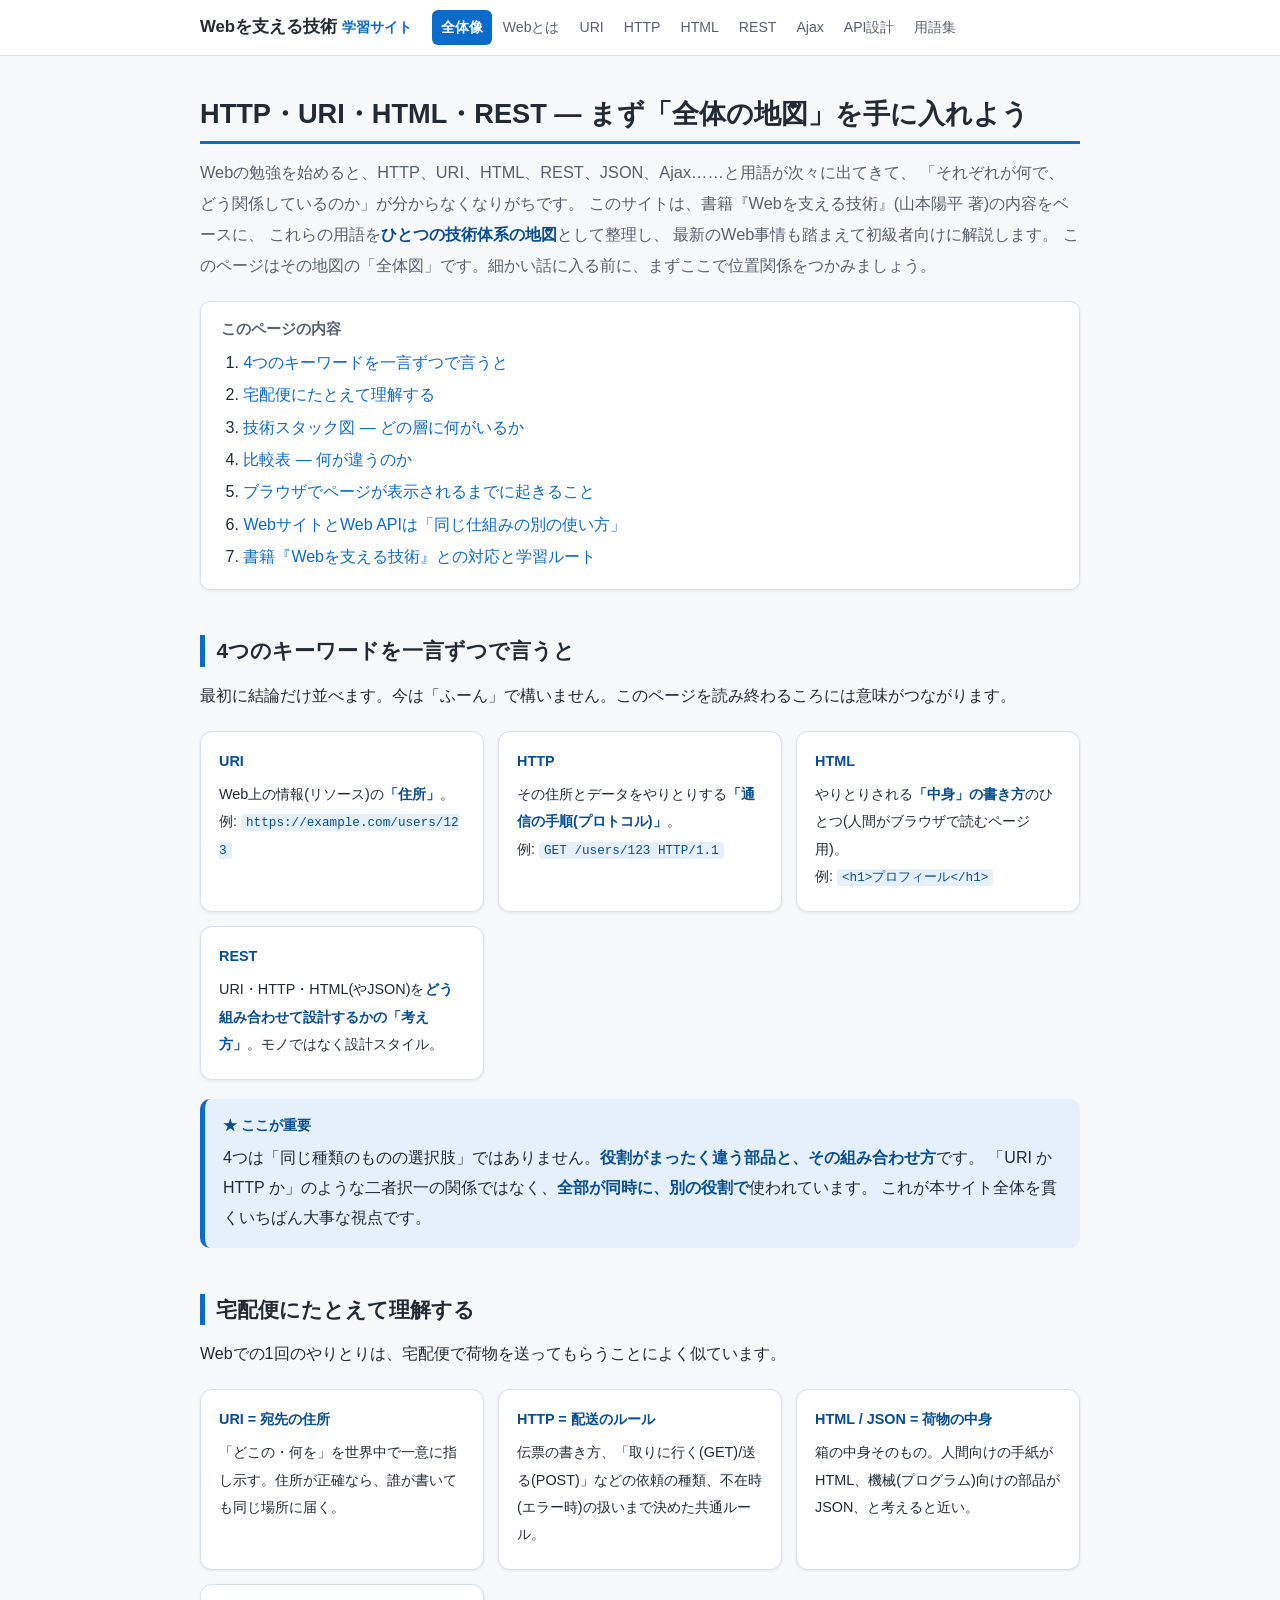
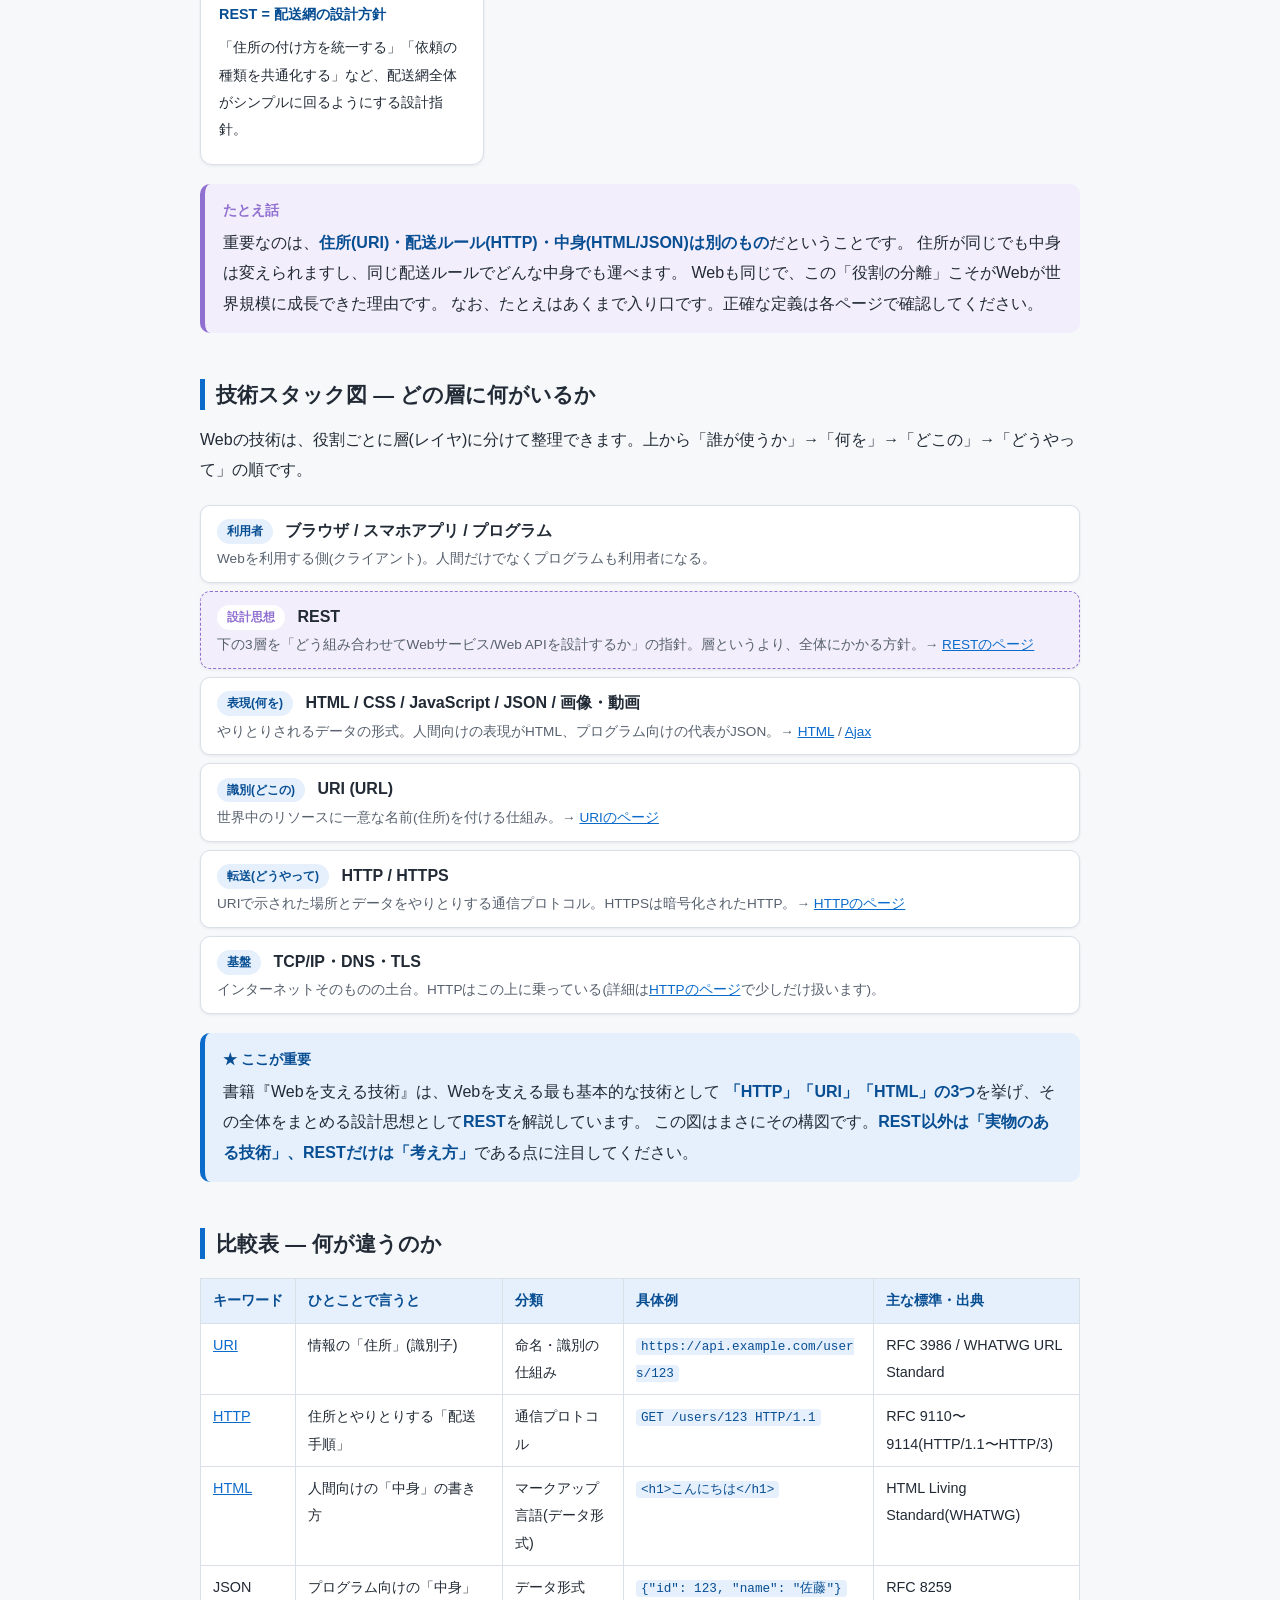
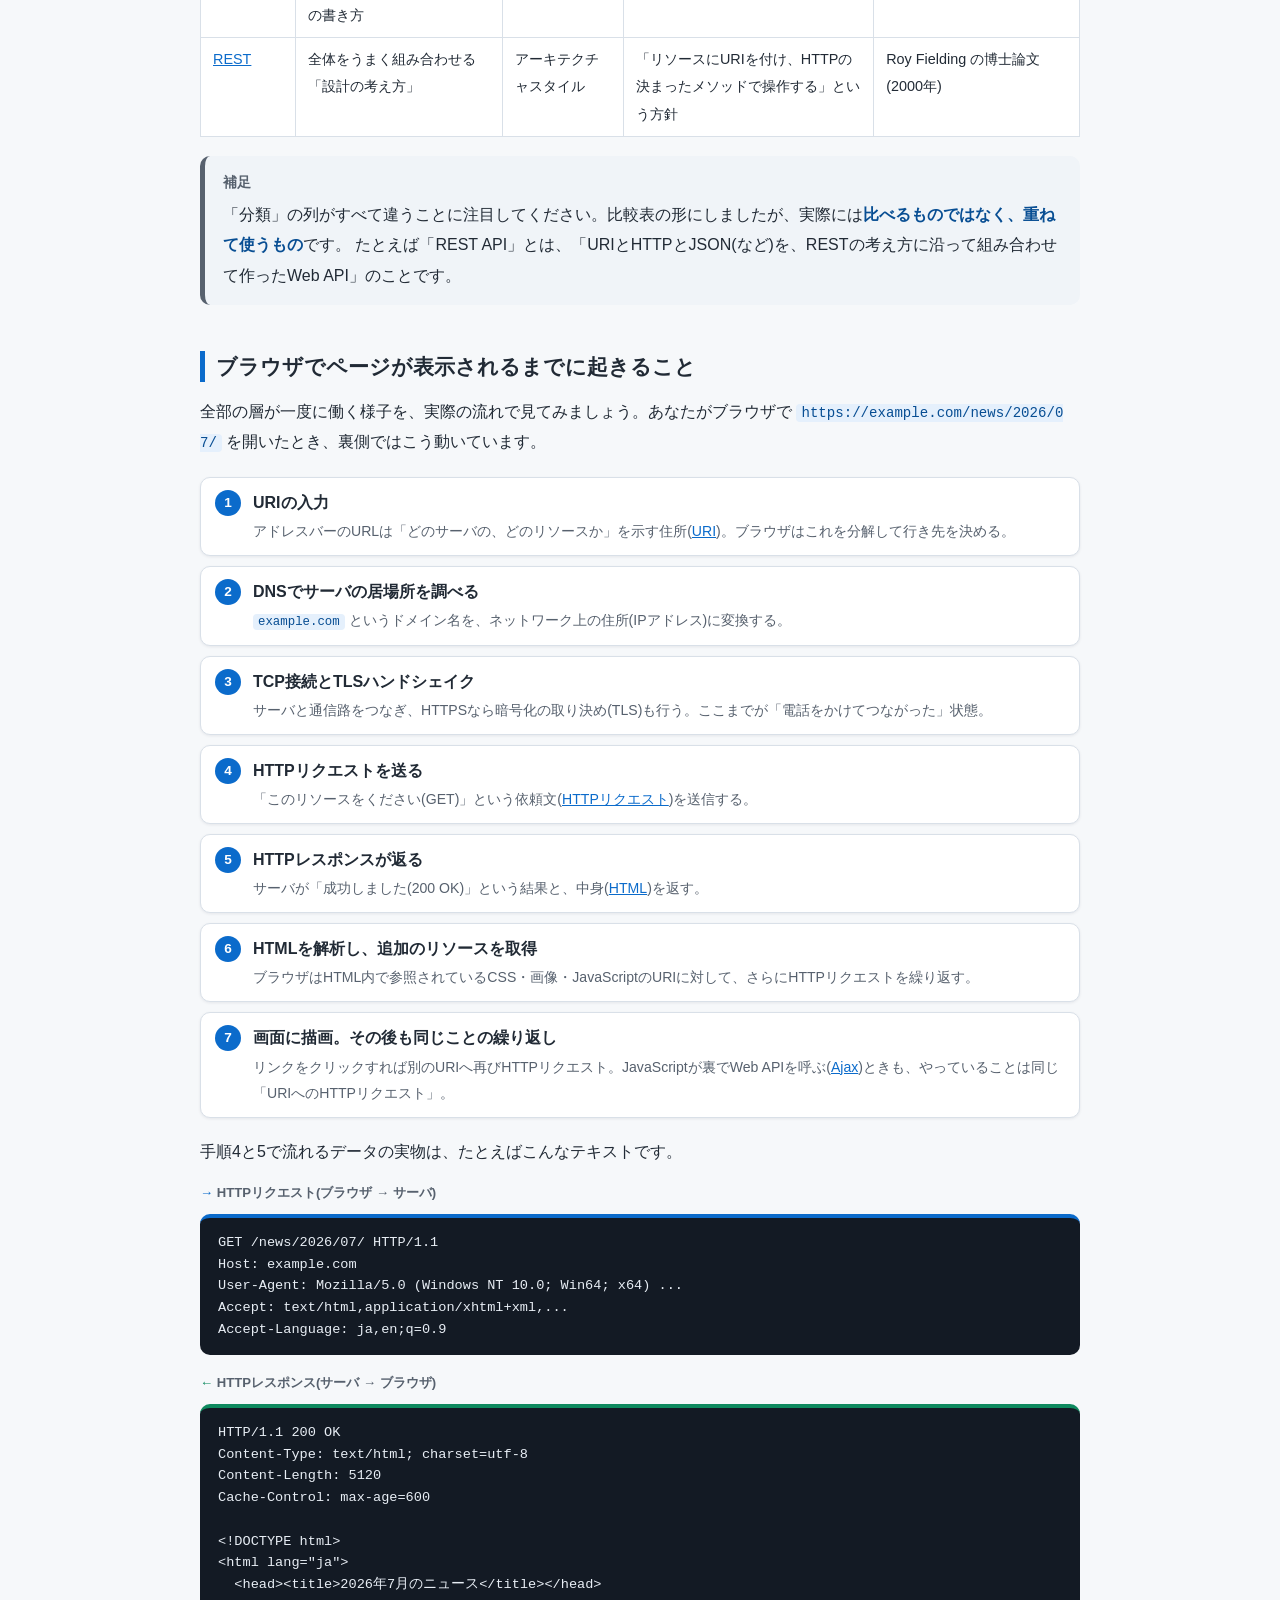
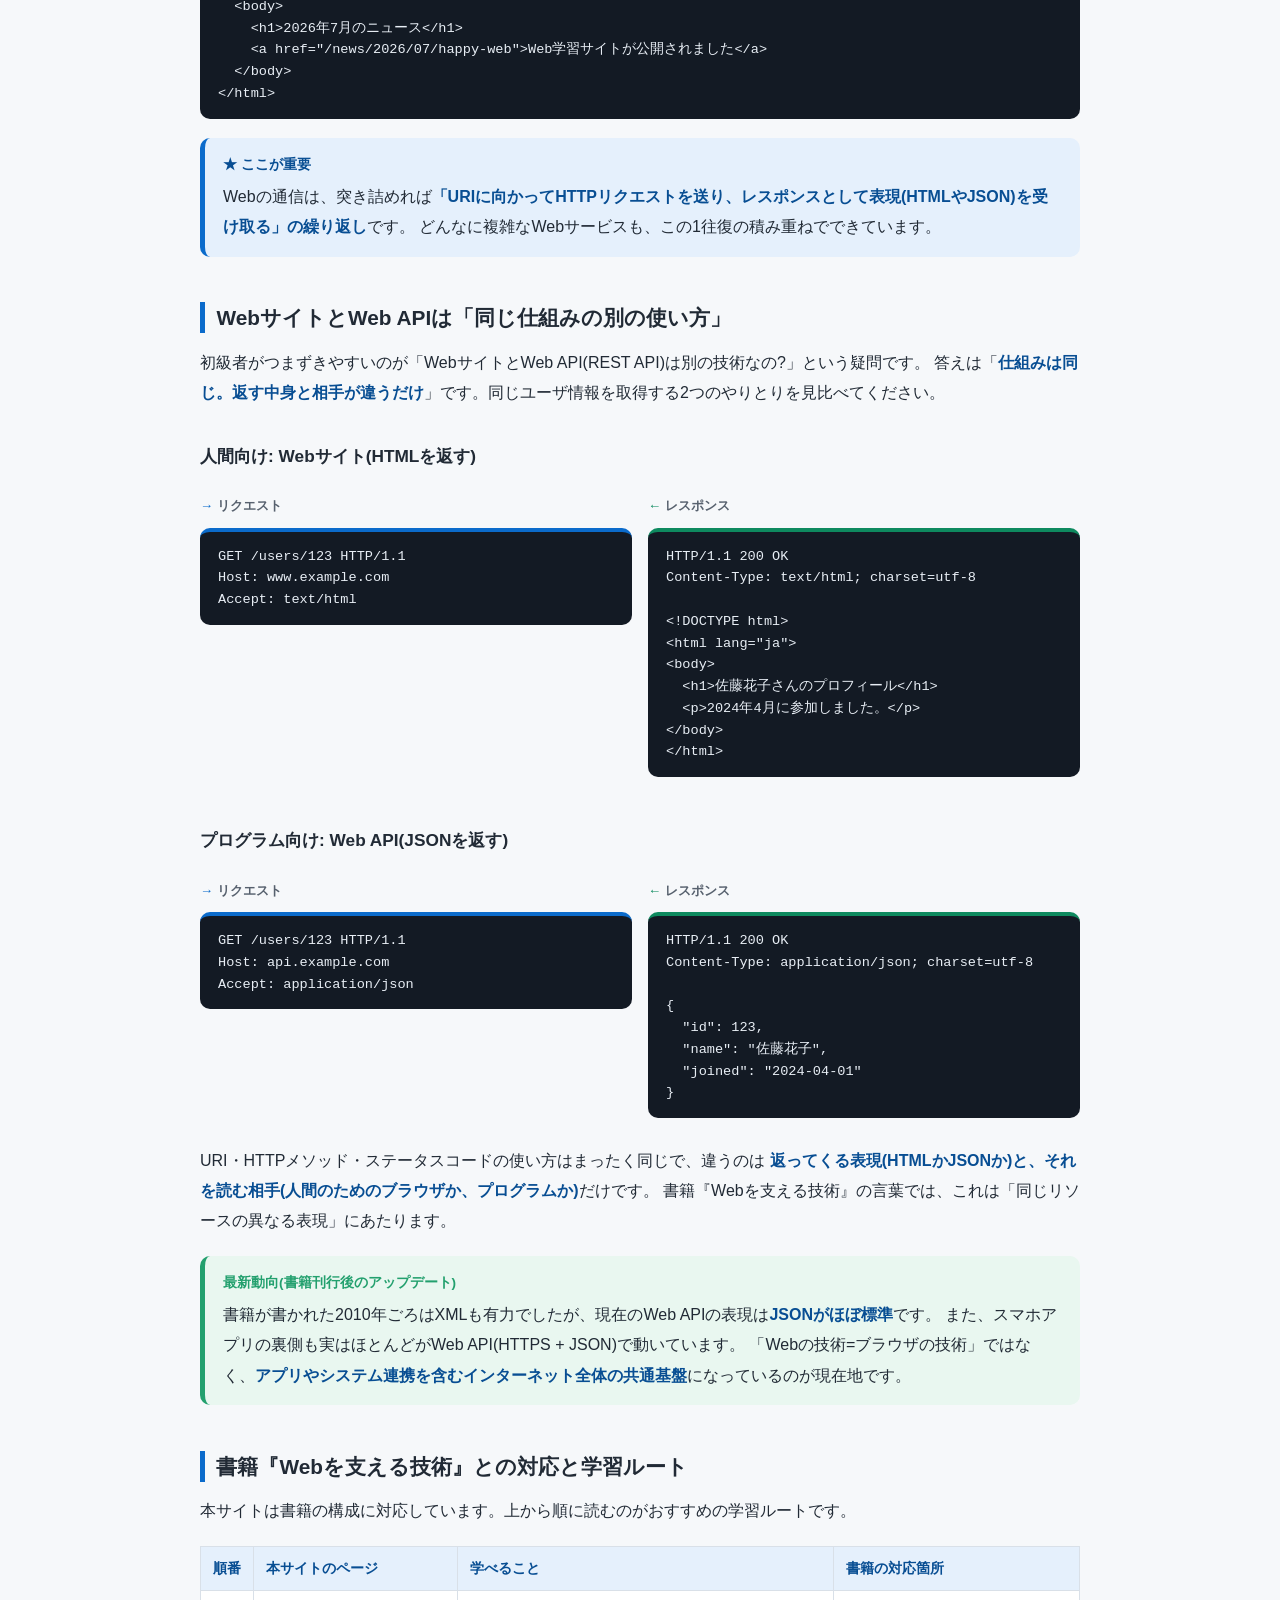
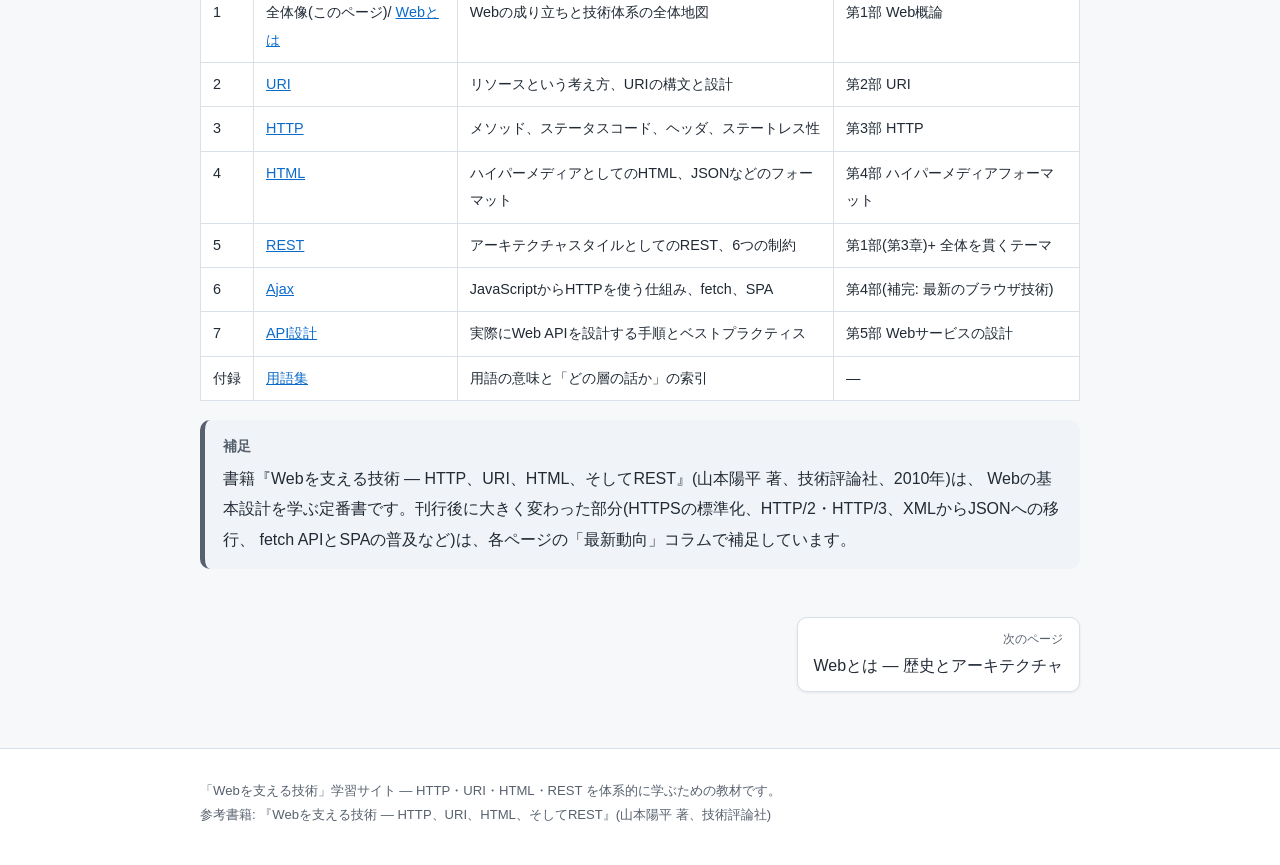
==== learning-site/index.html @ fb4f0626 "feat: add web technology learning site (HTTP/URI/HTML/REST) Static learning site for IT beginners ba" ====
<!DOCTYPE html>
<html lang="ja">
<head>
<meta charset="UTF-8">
<meta name="viewport" content="width=device-width, initial-scale=1.0">
<title>全体像 | 「Webを支える技術」学習サイト</title>
<meta name="description" content="HTTP・URI・HTML・RESTがWebの技術体系のどこに位置するのかを、初級者向けに一枚の地図として整理した学習サイトです。">
<link rel="stylesheet" href="style.css">
</head>
<body>
<header class="site-header">
  <div class="container">
    <a class="site-title" href="index.html">Webを支える技術 <span>学習サイト</span></a>
    <nav class="site-nav">
      <a href="index.html" aria-current="page">全体像</a>
      <a href="web.html">Webとは</a>
      <a href="uri.html">URI</a>
      <a href="http.html">HTTP</a>
      <a href="html.html">HTML</a>
      <a href="rest.html">REST</a>
      <a href="ajax.html">Ajax</a>
      <a href="api-design.html">API設計</a>
      <a href="glossary.html">用語集</a>
    </nav>
  </div>
</header>

<main class="container">

<h1>HTTP・URI・HTML・REST — まず「全体の地図」を手に入れよう</h1>

<p class="lead">
Webの勉強を始めると、HTTP、URI、HTML、REST、JSON、Ajax……と用語が次々に出てきて、
「それぞれが何で、どう関係しているのか」が分からなくなりがちです。
このサイトは、書籍『Webを支える技術』(山本陽平 著)の内容をベースに、
これらの用語を<strong>ひとつの技術体系の地図</strong>として整理し、
最新のWeb事情も踏まえて初級者向けに解説します。
このページはその地図の「全体図」です。細かい話に入る前に、まずここで位置関係をつかみましょう。
</p>

<div class="toc">
  <p class="toc-title">このページの内容</p>
  <ol>
    <li><a href="#one-sentence">4つのキーワードを一言ずつで言うと</a></li>
    <li><a href="#analogy">宅配便にたとえて理解する</a></li>
    <li><a href="#stack">技術スタック図 — どの層に何がいるか</a></li>
    <li><a href="#compare">比較表 — 何が違うのか</a></li>
    <li><a href="#pageview">ブラウザでページが表示されるまでに起きること</a></li>
    <li><a href="#site-vs-api">WebサイトとWeb APIは「同じ仕組みの別の使い方」</a></li>
    <li><a href="#book-map">書籍『Webを支える技術』との対応と学習ルート</a></li>
  </ol>
</div>

<section id="one-sentence">
<h2>4つのキーワードを一言ずつで言うと</h2>

<p>最初に結論だけ並べます。今は「ふーん」で構いません。このページを読み終わるころには意味がつながります。</p>

<div class="cards">
  <div class="card">
    <p class="card-title">URI</p>
    <p>Web上の情報(リソース)の<strong>「住所」</strong>。<br>
    例: <code>https://example.com/users/123</code></p>
  </div>
  <div class="card">
    <p class="card-title">HTTP</p>
    <p>その住所とデータをやりとりする<strong>「通信の手順(プロトコル)」</strong>。<br>
    例: <code>GET /users/123 HTTP/1.1</code></p>
  </div>
  <div class="card">
    <p class="card-title">HTML</p>
    <p>やりとりされる<strong>「中身」の書き方</strong>のひとつ(人間がブラウザで読むページ用)。<br>
    例: <code>&lt;h1&gt;プロフィール&lt;/h1&gt;</code></p>
  </div>
  <div class="card">
    <p class="card-title">REST</p>
    <p>URI・HTTP・HTML(やJSON)を<strong>どう組み合わせて設計するかの「考え方」</strong>。モノではなく設計スタイル。</p>
  </div>
</div>

<div class="point">
<p>4つは「同じ種類のものの選択肢」ではありません。<strong>役割がまったく違う部品と、その組み合わせ方</strong>です。
「URI か HTTP か」のような二者択一の関係ではなく、<strong>全部が同時に、別の役割で</strong>使われています。
これが本サイト全体を貫くいちばん大事な視点です。</p>
</div>
</section>

<section id="analogy">
<h2>宅配便にたとえて理解する</h2>

<p>Webでの1回のやりとりは、宅配便で荷物を送ってもらうことによく似ています。</p>

<div class="cards">
  <div class="card">
    <p class="card-title">URI = 宛先の住所</p>
    <p>「どこの・何を」を世界中で一意に指し示す。住所が正確なら、誰が書いても同じ場所に届く。</p>
  </div>
  <div class="card">
    <p class="card-title">HTTP = 配送のルール</p>
    <p>伝票の書き方、「取りに行く(GET)/送る(POST)」などの依頼の種類、不在時(エラー時)の扱いまで決めた共通ルール。</p>
  </div>
  <div class="card">
    <p class="card-title">HTML / JSON = 荷物の中身</p>
    <p>箱の中身そのもの。人間向けの手紙がHTML、機械(プログラム)向けの部品がJSON、と考えると近い。</p>
  </div>
  <div class="card">
    <p class="card-title">REST = 配送網の設計方針</p>
    <p>「住所の付け方を統一する」「依頼の種類を共通化する」など、配送網全体がシンプルに回るようにする設計指針。</p>
  </div>
</div>

<div class="analogy">
<p>重要なのは、<strong>住所(URI)・配送ルール(HTTP)・中身(HTML/JSON)は別のもの</strong>だということです。
住所が同じでも中身は変えられますし、同じ配送ルールでどんな中身でも運べます。
Webも同じで、この「役割の分離」こそがWebが世界規模に成長できた理由です。
なお、たとえはあくまで入り口です。正確な定義は各ページで確認してください。</p>
</div>
</section>

<section id="stack">
<h2>技術スタック図 — どの層に何がいるか</h2>

<p>Webの技術は、役割ごとに層(レイヤ)に分けて整理できます。上から「誰が使うか」→「何を」→「どこの」→「どうやって」の順です。</p>

<div class="stack">
  <div class="layer">
    <span class="layer-role">利用者</span>
    <span class="layer-tech">ブラウザ / スマホアプリ / プログラム</span>
    <span class="layer-desc">Webを利用する側(クライアント)。人間だけでなくプログラムも利用者になる。</span>
  </div>
  <div class="layer meta">
    <span class="layer-role">設計思想</span>
    <span class="layer-tech">REST</span>
    <span class="layer-desc">下の3層を「どう組み合わせてWebサービス/Web APIを設計するか」の指針。層というより、全体にかかる方針。→ <a href="rest.html">RESTのページ</a></span>
  </div>
  <div class="layer">
    <span class="layer-role">表現(何を)</span>
    <span class="layer-tech">HTML / CSS / JavaScript / JSON / 画像・動画</span>
    <span class="layer-desc">やりとりされるデータの形式。人間向けの表現がHTML、プログラム向けの代表がJSON。→ <a href="html.html">HTML</a> / <a href="ajax.html">Ajax</a></span>
  </div>
  <div class="layer">
    <span class="layer-role">識別(どこの)</span>
    <span class="layer-tech">URI (URL)</span>
    <span class="layer-desc">世界中のリソースに一意な名前(住所)を付ける仕組み。→ <a href="uri.html">URIのページ</a></span>
  </div>
  <div class="layer">
    <span class="layer-role">転送(どうやって)</span>
    <span class="layer-tech">HTTP / HTTPS</span>
    <span class="layer-desc">URIで示された場所とデータをやりとりする通信プロトコル。HTTPSは暗号化されたHTTP。→ <a href="http.html">HTTPのページ</a></span>
  </div>
  <div class="layer">
    <span class="layer-role">基盤</span>
    <span class="layer-tech">TCP/IP・DNS・TLS</span>
    <span class="layer-desc">インターネットそのものの土台。HTTPはこの上に乗っている(詳細は<a href="http.html">HTTPのページ</a>で少しだけ扱います)。</span>
  </div>
</div>

<div class="point">
<p>書籍『Webを支える技術』は、Webを支える最も基本的な技術として
<strong>「HTTP」「URI」「HTML」の3つ</strong>を挙げ、その全体をまとめる設計思想として<strong>REST</strong>を解説しています。
この図はまさにその構図です。<strong>REST以外は「実物のある技術」、RESTだけは「考え方」</strong>である点に注目してください。</p>
</div>
</section>

<section id="compare">
<h2>比較表 — 何が違うのか</h2>

<div class="table-scroll">
<table>
  <thead>
    <tr>
      <th>キーワード</th>
      <th>ひとことで言うと</th>
      <th>分類</th>
      <th>具体例</th>
      <th>主な標準・出典</th>
    </tr>
  </thead>
  <tbody>
    <tr>
      <td><a href="uri.html">URI</a></td>
      <td>情報の「住所」(識別子)</td>
      <td>命名・識別の仕組み</td>
      <td><code>https://api.example.com/users/123</code></td>
      <td>RFC 3986 / WHATWG URL Standard</td>
    </tr>
    <tr>
      <td><a href="http.html">HTTP</a></td>
      <td>住所とやりとりする「配送手順」</td>
      <td>通信プロトコル</td>
      <td><code>GET /users/123 HTTP/1.1</code></td>
      <td>RFC 9110〜9114(HTTP/1.1〜HTTP/3)</td>
    </tr>
    <tr>
      <td><a href="html.html">HTML</a></td>
      <td>人間向けの「中身」の書き方</td>
      <td>マークアップ言語(データ形式)</td>
      <td><code>&lt;h1&gt;こんにちは&lt;/h1&gt;</code></td>
      <td>HTML Living Standard(WHATWG)</td>
    </tr>
    <tr>
      <td>JSON</td>
      <td>プログラム向けの「中身」の書き方</td>
      <td>データ形式</td>
      <td><code>{"id": 123, "name": "佐藤"}</code></td>
      <td>RFC 8259</td>
    </tr>
    <tr>
      <td><a href="rest.html">REST</a></td>
      <td>全体をうまく組み合わせる「設計の考え方」</td>
      <td>アーキテクチャスタイル</td>
      <td>「リソースにURIを付け、HTTPの決まったメソッドで操作する」という方針</td>
      <td>Roy Fielding の博士論文(2000年)</td>
    </tr>
  </tbody>
</table>
</div>

<div class="note">
<p>「分類」の列がすべて違うことに注目してください。比較表の形にしましたが、実際には<strong>比べるものではなく、重ねて使うもの</strong>です。
たとえば「REST API」とは、「URIとHTTPとJSON(など)を、RESTの考え方に沿って組み合わせて作ったWeb API」のことです。</p>
</div>
</section>

<section id="pageview">
<h2>ブラウザでページが表示されるまでに起きること</h2>

<p>全部の層が一度に働く様子を、実際の流れで見てみましょう。あなたがブラウザで
<code>https://example.com/news/2026/07/</code> を開いたとき、裏側ではこう動いています。</p>

<ol class="flow">
  <li><span class="flow-title">URIの入力</span>
    <span class="flow-desc">アドレスバーのURLは「どのサーバの、どのリソースか」を示す住所(<a href="uri.html">URI</a>)。ブラウザはこれを分解して行き先を決める。</span></li>
  <li><span class="flow-title">DNSでサーバの居場所を調べる</span>
    <span class="flow-desc"><code>example.com</code> というドメイン名を、ネットワーク上の住所(IPアドレス)に変換する。</span></li>
  <li><span class="flow-title">TCP接続とTLSハンドシェイク</span>
    <span class="flow-desc">サーバと通信路をつなぎ、HTTPSなら暗号化の取り決め(TLS)も行う。ここまでが「電話をかけてつながった」状態。</span></li>
  <li><span class="flow-title">HTTPリクエストを送る</span>
    <span class="flow-desc">「このリソースをください(GET)」という依頼文(<a href="http.html">HTTPリクエスト</a>)を送信する。</span></li>
  <li><span class="flow-title">HTTPレスポンスが返る</span>
    <span class="flow-desc">サーバが「成功しました(200 OK)」という結果と、中身(<a href="html.html">HTML</a>)を返す。</span></li>
  <li><span class="flow-title">HTMLを解析し、追加のリソースを取得</span>
    <span class="flow-desc">ブラウザはHTML内で参照されているCSS・画像・JavaScriptのURIに対して、さらにHTTPリクエストを繰り返す。</span></li>
  <li><span class="flow-title">画面に描画。その後も同じことの繰り返し</span>
    <span class="flow-desc">リンクをクリックすれば別のURIへ再びHTTPリクエスト。JavaScriptが裏でWeb APIを呼ぶ(<a href="ajax.html">Ajax</a>)ときも、やっていることは同じ「URIへのHTTPリクエスト」。</span></li>
</ol>

<p>手順4と5で流れるデータの実物は、たとえばこんなテキストです。</p>

<p class="code-caption req">HTTPリクエスト(ブラウザ → サーバ)</p>
<pre class="req"><code>GET /news/2026/07/ HTTP/1.1
Host: example.com
User-Agent: Mozilla/5.0 (Windows NT 10.0; Win64; x64) ...
Accept: text/html,application/xhtml+xml,...
Accept-Language: ja,en;q=0.9</code></pre>

<p class="code-caption res">HTTPレスポンス(サーバ → ブラウザ)</p>
<pre class="res"><code>HTTP/1.1 200 OK
Content-Type: text/html; charset=utf-8
Content-Length: 5120
Cache-Control: max-age=600

&lt;!DOCTYPE html&gt;
&lt;html lang="ja"&gt;
  &lt;head&gt;&lt;title&gt;2026年7月のニュース&lt;/title&gt;&lt;/head&gt;
  &lt;body&gt;
    &lt;h1&gt;2026年7月のニュース&lt;/h1&gt;
    &lt;a href="/news/2026/07/happy-web"&gt;Web学習サイトが公開されました&lt;/a&gt;
  &lt;/body&gt;
&lt;/html&gt;</code></pre>

<div class="point">
<p>Webの通信は、突き詰めれば<strong>「URIに向かってHTTPリクエストを送り、レスポンスとして表現(HTMLやJSON)を受け取る」の繰り返し</strong>です。
どんなに複雑なWebサービスも、この1往復の積み重ねでできています。</p>
</div>
</section>

<section id="site-vs-api">
<h2>WebサイトとWeb APIは「同じ仕組みの別の使い方」</h2>

<p>初級者がつまずきやすいのが「WebサイトとWeb API(REST API)は別の技術なの?」という疑問です。
答えは「<strong>仕組みは同じ。返す中身と相手が違うだけ</strong>」です。同じユーザ情報を取得する2つのやりとりを見比べてください。</p>

<h3>人間向け: Webサイト(HTMLを返す)</h3>
<div class="http-pair side">
<div>
<p class="code-caption req">リクエスト</p>
<pre class="req"><code>GET /users/123 HTTP/1.1
Host: www.example.com
Accept: text/html</code></pre>
</div>
<div>
<p class="code-caption res">レスポンス</p>
<pre class="res"><code>HTTP/1.1 200 OK
Content-Type: text/html; charset=utf-8

&lt;!DOCTYPE html&gt;
&lt;html lang="ja"&gt;
&lt;body&gt;
  &lt;h1&gt;佐藤花子さんのプロフィール&lt;/h1&gt;
  &lt;p&gt;2024年4月に参加しました。&lt;/p&gt;
&lt;/body&gt;
&lt;/html&gt;</code></pre>
</div>
</div>

<h3>プログラム向け: Web API(JSONを返す)</h3>
<div class="http-pair side">
<div>
<p class="code-caption req">リクエスト</p>
<pre class="req"><code>GET /users/123 HTTP/1.1
Host: api.example.com
Accept: application/json</code></pre>
</div>
<div>
<p class="code-caption res">レスポンス</p>
<pre class="res"><code>HTTP/1.1 200 OK
Content-Type: application/json; charset=utf-8

{
  "id": 123,
  "name": "佐藤花子",
  "joined": "2024-04-01"
}</code></pre>
</div>
</div>

<p>URI・HTTPメソッド・ステータスコードの使い方はまったく同じで、違うのは
<strong>返ってくる表現(HTMLかJSONか)と、それを読む相手(人間のためのブラウザか、プログラムか)</strong>だけです。
書籍『Webを支える技術』の言葉では、これは「同じリソースの異なる表現」にあたります。</p>

<div class="modern">
<p>書籍が書かれた2010年ごろはXMLも有力でしたが、現在のWeb APIの表現は<strong>JSONがほぼ標準</strong>です。
また、スマホアプリの裏側も実はほとんどがWeb API(HTTPS + JSON)で動いています。
「Webの技術=ブラウザの技術」ではなく、<strong>アプリやシステム連携を含むインターネット全体の共通基盤</strong>になっているのが現在地です。</p>
</div>
</section>

<section id="book-map">
<h2>書籍『Webを支える技術』との対応と学習ルート</h2>

<p>本サイトは書籍の構成に対応しています。上から順に読むのがおすすめの学習ルートです。</p>

<div class="table-scroll">
<table>
  <thead>
    <tr>
      <th>順番</th>
      <th>本サイトのページ</th>
      <th>学べること</th>
      <th>書籍の対応箇所</th>
    </tr>
  </thead>
  <tbody>
    <tr>
      <td>1</td>
      <td>全体像(このページ)/ <a href="web.html">Webとは</a></td>
      <td>Webの成り立ちと技術体系の全体地図</td>
      <td>第1部 Web概論</td>
    </tr>
    <tr>
      <td>2</td>
      <td><a href="uri.html">URI</a></td>
      <td>リソースという考え方、URIの構文と設計</td>
      <td>第2部 URI</td>
    </tr>
    <tr>
      <td>3</td>
      <td><a href="http.html">HTTP</a></td>
      <td>メソッド、ステータスコード、ヘッダ、ステートレス性</td>
      <td>第3部 HTTP</td>
    </tr>
    <tr>
      <td>4</td>
      <td><a href="html.html">HTML</a></td>
      <td>ハイパーメディアとしてのHTML、JSONなどのフォーマット</td>
      <td>第4部 ハイパーメディアフォーマット</td>
    </tr>
    <tr>
      <td>5</td>
      <td><a href="rest.html">REST</a></td>
      <td>アーキテクチャスタイルとしてのREST、6つの制約</td>
      <td>第1部(第3章)+ 全体を貫くテーマ</td>
    </tr>
    <tr>
      <td>6</td>
      <td><a href="ajax.html">Ajax</a></td>
      <td>JavaScriptからHTTPを使う仕組み、fetch、SPA</td>
      <td>第4部(補完: 最新のブラウザ技術)</td>
    </tr>
    <tr>
      <td>7</td>
      <td><a href="api-design.html">API設計</a></td>
      <td>実際にWeb APIを設計する手順とベストプラクティス</td>
      <td>第5部 Webサービスの設計</td>
    </tr>
    <tr>
      <td>付録</td>
      <td><a href="glossary.html">用語集</a></td>
      <td>用語の意味と「どの層の話か」の索引</td>
      <td>—</td>
    </tr>
  </tbody>
</table>
</div>

<div class="note">
<p>書籍『Webを支える技術 — HTTP、URI、HTML、そしてREST』(山本陽平 著、技術評論社、2010年)は、
Webの基本設計を学ぶ定番書です。刊行後に大きく変わった部分(HTTPSの標準化、HTTP/2・HTTP/3、XMLからJSONへの移行、
fetch APIとSPAの普及など)は、各ページの「最新動向」コラムで補足しています。</p>
</div>
</section>

<nav class="page-nav">
  <a class="next" href="web.html"><span class="nav-dir">次のページ</span>Webとは — 歴史とアーキテクチャ</a>
</nav>

</main>

<footer class="site-footer">
  <div class="container">
    <p>「Webを支える技術」学習サイト — HTTP・URI・HTML・REST を体系的に学ぶための教材です。<br>
    参考書籍: 『Webを支える技術 — HTTP、URI、HTML、そしてREST』(山本陽平 著、技術評論社)</p>
  </div>
</footer>
</body>
</html>
---- learning-site/style.css ----
/* ============================================================
   「Webを支える技術」学習サイト 共通スタイル
   ------------------------------------------------------------
   提供コンポーネント(クラス)一覧:
   - レイアウト: .container / .site-header / .site-nav / .site-footer / .page-nav
   - 本文: .lead / .toc / section / h1〜h3
   - 位置づけ: .mini-map (+ .mm-item / .mm-item.hl)
   - コラム: .point(重要) / .note(補足) / .analogy(たとえ話) / .modern(最新動向) / .warn(注意)
   - コード: pre / code / pre.req(リクエスト) / pre.res(レスポンス) / .code-caption / .http-pair
   - 図: .stack + .layer(+ .layer.hl / .layer.meta) / .flow / .cards + .card
   - 表: table (+ .table-scroll ラッパー)
   - 用語集: dl.term-list
   ============================================================ */

:root {
  --bg: #f6f8fa;
  --surface: #ffffff;
  --text: #212a35;
  --text-weak: #57616e;
  --border: #d9e0e8;
  --accent: #0b6bcb;
  --accent-strong: #084e93;
  --accent-weak: #e5f0fc;
  --req-color: #0b6bcb;
  --res-color: #0e8a5f;
  --code-bg: #131a24;
  --code-text: #e8eef5;
  --note-bg: #f0f4f8;
  --warn-bg: #fff6e5;
  --warn-border: #e8b64c;
  --analogy-bg: #f3eefb;
  --analogy-border: #8f6fd0;
  --modern-bg: #e9f7f0;
  --modern-border: #23a06e;
  --shadow: 0 1px 3px rgba(20, 30, 45, 0.08);
}

@media (prefers-color-scheme: dark) {
  :root {
    --bg: #10151c;
    --surface: #1a212b;
    --text: #e4eaf1;
    --text-weak: #9aa7b5;
    --border: #313c49;
    --accent: #5aa2e8;
    --accent-strong: #8cc0f2;
    --accent-weak: #1d3350;
    --req-color: #5aa2e8;
    --res-color: #4cc296;
    --code-bg: #0b0f15;
    --code-text: #dbe4ee;
    --note-bg: #202a36;
    --warn-bg: #33290f;
    --warn-border: #b98f2e;
    --analogy-bg: #261f38;
    --analogy-border: #9d82d8;
    --modern-bg: #12301f;
    --modern-border: #2f9d6e;
    --shadow: none;
  }
}

* { box-sizing: border-box; }

html { scroll-behavior: smooth; }

body {
  margin: 0;
  background: var(--bg);
  color: var(--text);
  font-family: "Hiragino Kaku Gothic ProN", "Hiragino Sans", "BIZ UDPGothic",
    Meiryo, "Noto Sans JP", "Yu Gothic", sans-serif;
  font-size: 16px;
  line-height: 1.9;
}

.container {
  max-width: 920px;
  margin: 0 auto;
  padding: 0 20px;
}

/* ---------- ヘッダとナビ ---------- */
.site-header {
  background: var(--surface);
  border-bottom: 1px solid var(--border);
  position: sticky;
  top: 0;
  z-index: 10;
}

.site-header .container {
  display: flex;
  flex-wrap: wrap;
  align-items: center;
  gap: 4px 20px;
  padding-top: 10px;
  padding-bottom: 10px;
}

.site-title {
  font-weight: 700;
  font-size: 1.05rem;
  color: var(--text);
  text-decoration: none;
  white-space: nowrap;
}

.site-title span {
  color: var(--accent);
  font-size: 0.85em;
}

.site-nav {
  display: flex;
  flex-wrap: wrap;
  gap: 2px;
}

.site-nav a {
  color: var(--text-weak);
  text-decoration: none;
  font-size: 0.88rem;
  padding: 4px 9px;
  border-radius: 6px;
}

.site-nav a:hover {
  background: var(--accent-weak);
  color: var(--accent-strong);
}

.site-nav a[aria-current="page"] {
  background: var(--accent);
  color: #fff;
  font-weight: 600;
}

/* ---------- 本文 ---------- */
main.container { padding-top: 28px; padding-bottom: 56px; }

h1 {
  font-size: 1.7rem;
  line-height: 1.4;
  margin: 0.4em 0 0.5em;
  border-bottom: 3px solid var(--accent);
  padding-bottom: 0.3em;
}

h2 {
  font-size: 1.3rem;
  line-height: 1.5;
  margin: 2.2em 0 0.7em;
  padding-left: 0.55em;
  border-left: 5px solid var(--accent);
}

h3 {
  font-size: 1.08rem;
  margin: 1.8em 0 0.5em;
}

a { color: var(--accent); }

p { margin: 0.7em 0; }

.lead {
  font-size: 1.02rem;
  color: var(--text-weak);
  margin-bottom: 1.2em;
}

strong { color: var(--accent-strong); }

/* 目次 */
.toc {
  background: var(--surface);
  border: 1px solid var(--border);
  border-radius: 10px;
  padding: 14px 20px;
  box-shadow: var(--shadow);
  margin: 1.2em 0 2em;
}

.toc-title {
  font-weight: 700;
  font-size: 0.92rem;
  color: var(--text-weak);
  margin: 0 0 4px;
}

.toc ol { margin: 0; padding-left: 1.4em; }
.toc li { margin: 2px 0; }
.toc a { text-decoration: none; }
.toc a:hover { text-decoration: underline; }

/* ---------- 位置づけミニマップ ---------- */
.mini-map {
  display: flex;
  flex-wrap: wrap;
  align-items: center;
  gap: 6px;
  margin: 0.8em 0 0.4em;
  font-size: 0.8rem;
}

.mini-map .mm-label {
  color: var(--text-weak);
  margin-right: 4px;
}

.mm-item {
  background: var(--surface);
  border: 1px solid var(--border);
  border-radius: 999px;
  padding: 2px 12px;
  color: var(--text-weak);
  white-space: nowrap;
}

.mm-item.hl {
  background: var(--accent);
  border-color: var(--accent);
  color: #fff;
  font-weight: 700;
}

/* ---------- コラム ---------- */
.point, .note, .analogy, .modern, .warn {
  border-radius: 10px;
  padding: 14px 18px;
  margin: 1.2em 0;
  border-left: 5px solid var(--accent);
}

.point::before, .note::before, .analogy::before, .modern::before, .warn::before {
  display: block;
  font-weight: 700;
  font-size: 0.85rem;
  margin-bottom: 4px;
}

.point {
  background: var(--accent-weak);
  border-left-color: var(--accent);
}
.point::before { content: "★ ここが重要"; color: var(--accent-strong); }

.note {
  background: var(--note-bg);
  border-left-color: var(--text-weak);
}
.note::before { content: "補足"; color: var(--text-weak); }

.analogy {
  background: var(--analogy-bg);
  border-left-color: var(--analogy-border);
}
.analogy::before { content: "たとえ話"; color: var(--analogy-border); }

.modern {
  background: var(--modern-bg);
  border-left-color: var(--modern-border);
}
.modern::before { content: "最新動向(書籍刊行後のアップデート)"; color: var(--modern-border); }

.warn {
  background: var(--warn-bg);
  border-left-color: var(--warn-border);
}
.warn::before { content: "注意"; color: var(--warn-border); }

.point > :first-child, .note > :first-child, .analogy > :first-child,
.modern > :first-child, .warn > :first-child { margin-top: 0; }
.point > :last-child, .note > :last-child, .analogy > :last-child,
.modern > :last-child, .warn > :last-child { margin-bottom: 0; }

/* ---------- コード ---------- */
code {
  font-family: "SFMono-Regular", Consolas, "BIZ UDGothic", Menlo, monospace;
  font-size: 0.88em;
  background: var(--accent-weak);
  color: var(--accent-strong);
  border-radius: 4px;
  padding: 1px 5px;
  word-break: break-all;
}

pre {
  background: var(--code-bg);
  color: var(--code-text);
  border-radius: 10px;
  padding: 14px 18px;
  overflow-x: auto;
  line-height: 1.6;
  font-size: 0.85rem;
  margin: 0.6em 0 1.2em;
}

pre code {
  background: none;
  color: inherit;
  padding: 0;
  font-size: 1em;
  word-break: normal;
}

pre.req { border-top: 4px solid var(--req-color); }
pre.res { border-top: 4px solid var(--res-color); }

.code-caption {
  font-size: 0.82rem;
  font-weight: 700;
  color: var(--text-weak);
  margin: 1em 0 0;
}

.code-caption.req::before {
  content: "→ ";
  color: var(--req-color);
  font-weight: 900;
}

.code-caption.res::before {
  content: "← ";
  color: var(--res-color);
  font-weight: 900;
}

/* リクエスト/レスポンスを横に並べる(広い画面のみ) */
.http-pair {
  display: grid;
  grid-template-columns: 1fr;
  gap: 0 16px;
}

@media (min-width: 760px) {
  .http-pair.side { grid-template-columns: 1fr 1fr; }
}

/* ---------- 階層図 ---------- */
.stack {
  display: flex;
  flex-direction: column;
  gap: 8px;
  margin: 1.2em 0;
}

.layer {
  background: var(--surface);
  border: 1px solid var(--border);
  border-radius: 10px;
  padding: 10px 16px;
  box-shadow: var(--shadow);
}

.layer .layer-role {
  display: inline-block;
  font-size: 0.75rem;
  font-weight: 700;
  color: var(--accent-strong);
  background: var(--accent-weak);
  border-radius: 999px;
  padding: 1px 10px;
  margin-right: 8px;
  vertical-align: middle;
}

.layer .layer-tech {
  font-weight: 700;
}

.layer .layer-desc {
  display: block;
  font-size: 0.85rem;
  color: var(--text-weak);
}

.layer.hl {
  border: 2px solid var(--accent);
  background: var(--accent-weak);
}

.layer.meta {
  border-style: dashed;
  border-color: var(--analogy-border);
  background: var(--analogy-bg);
}

.layer.meta .layer-role {
  background: var(--surface);
  color: var(--analogy-border);
}

/* ---------- 手順フロー ---------- */
.flow {
  counter-reset: flow;
  list-style: none;
  margin: 1.2em 0;
  padding: 0;
}

.flow > li {
  counter-increment: flow;
  position: relative;
  background: var(--surface);
  border: 1px solid var(--border);
  border-radius: 10px;
  box-shadow: var(--shadow);
  margin: 0 0 10px;
  padding: 10px 16px 10px 52px;
}

.flow > li::before {
  content: counter(flow);
  position: absolute;
  left: 14px;
  top: 12px;
  width: 26px;
  height: 26px;
  border-radius: 50%;
  background: var(--accent);
  color: #fff;
  font-weight: 700;
  font-size: 0.85rem;
  display: flex;
  align-items: center;
  justify-content: center;
}

.flow .flow-title { font-weight: 700; }
.flow .flow-desc {
  display: block;
  font-size: 0.88rem;
  color: var(--text-weak);
}

/* ---------- カード ---------- */
.cards {
  display: grid;
  grid-template-columns: repeat(auto-fit, minmax(210px, 1fr));
  gap: 14px;
  margin: 1.2em 0;
}

.card {
  background: var(--surface);
  border: 1px solid var(--border);
  border-radius: 12px;
  padding: 16px 18px;
  box-shadow: var(--shadow);
}

.card .card-title {
  font-weight: 700;
  margin: 0 0 6px;
  color: var(--accent-strong);
}

.card p { margin: 0.3em 0; font-size: 0.9rem; }

a.card {
  display: block;
  text-decoration: none;
  color: var(--text);
}

a.card:hover { border-color: var(--accent); }

/* ---------- 表 ---------- */
.table-scroll { overflow-x: auto; margin: 1.2em 0; }

table {
  border-collapse: collapse;
  width: 100%;
  background: var(--surface);
  font-size: 0.9rem;
  box-shadow: var(--shadow);
}

th, td {
  border: 1px solid var(--border);
  padding: 8px 12px;
  text-align: left;
  vertical-align: top;
}

th {
  background: var(--accent-weak);
  color: var(--accent-strong);
  white-space: nowrap;
}

/* ---------- 用語集 ---------- */
dl.term-list dt {
  font-weight: 700;
  color: var(--accent-strong);
  margin-top: 1.1em;
}

dl.term-list dd {
  margin: 0.2em 0 0 1.2em;
  font-size: 0.94rem;
}

/* ---------- 前後ページナビ ---------- */
.page-nav {
  display: flex;
  justify-content: space-between;
  gap: 12px;
  margin-top: 3em;
  flex-wrap: wrap;
}

.page-nav a {
  background: var(--surface);
  border: 1px solid var(--border);
  border-radius: 10px;
  padding: 10px 16px;
  text-decoration: none;
  color: var(--text);
  box-shadow: var(--shadow);
}

.page-nav a:hover { border-color: var(--accent); }

.page-nav .nav-dir {
  display: block;
  font-size: 0.75rem;
  color: var(--text-weak);
}

.page-nav a.next { margin-left: auto; text-align: right; }

/* ---------- フッタ ---------- */
.site-footer {
  border-top: 1px solid var(--border);
  background: var(--surface);
  padding: 20px 0 28px;
  font-size: 0.82rem;
  color: var(--text-weak);
}
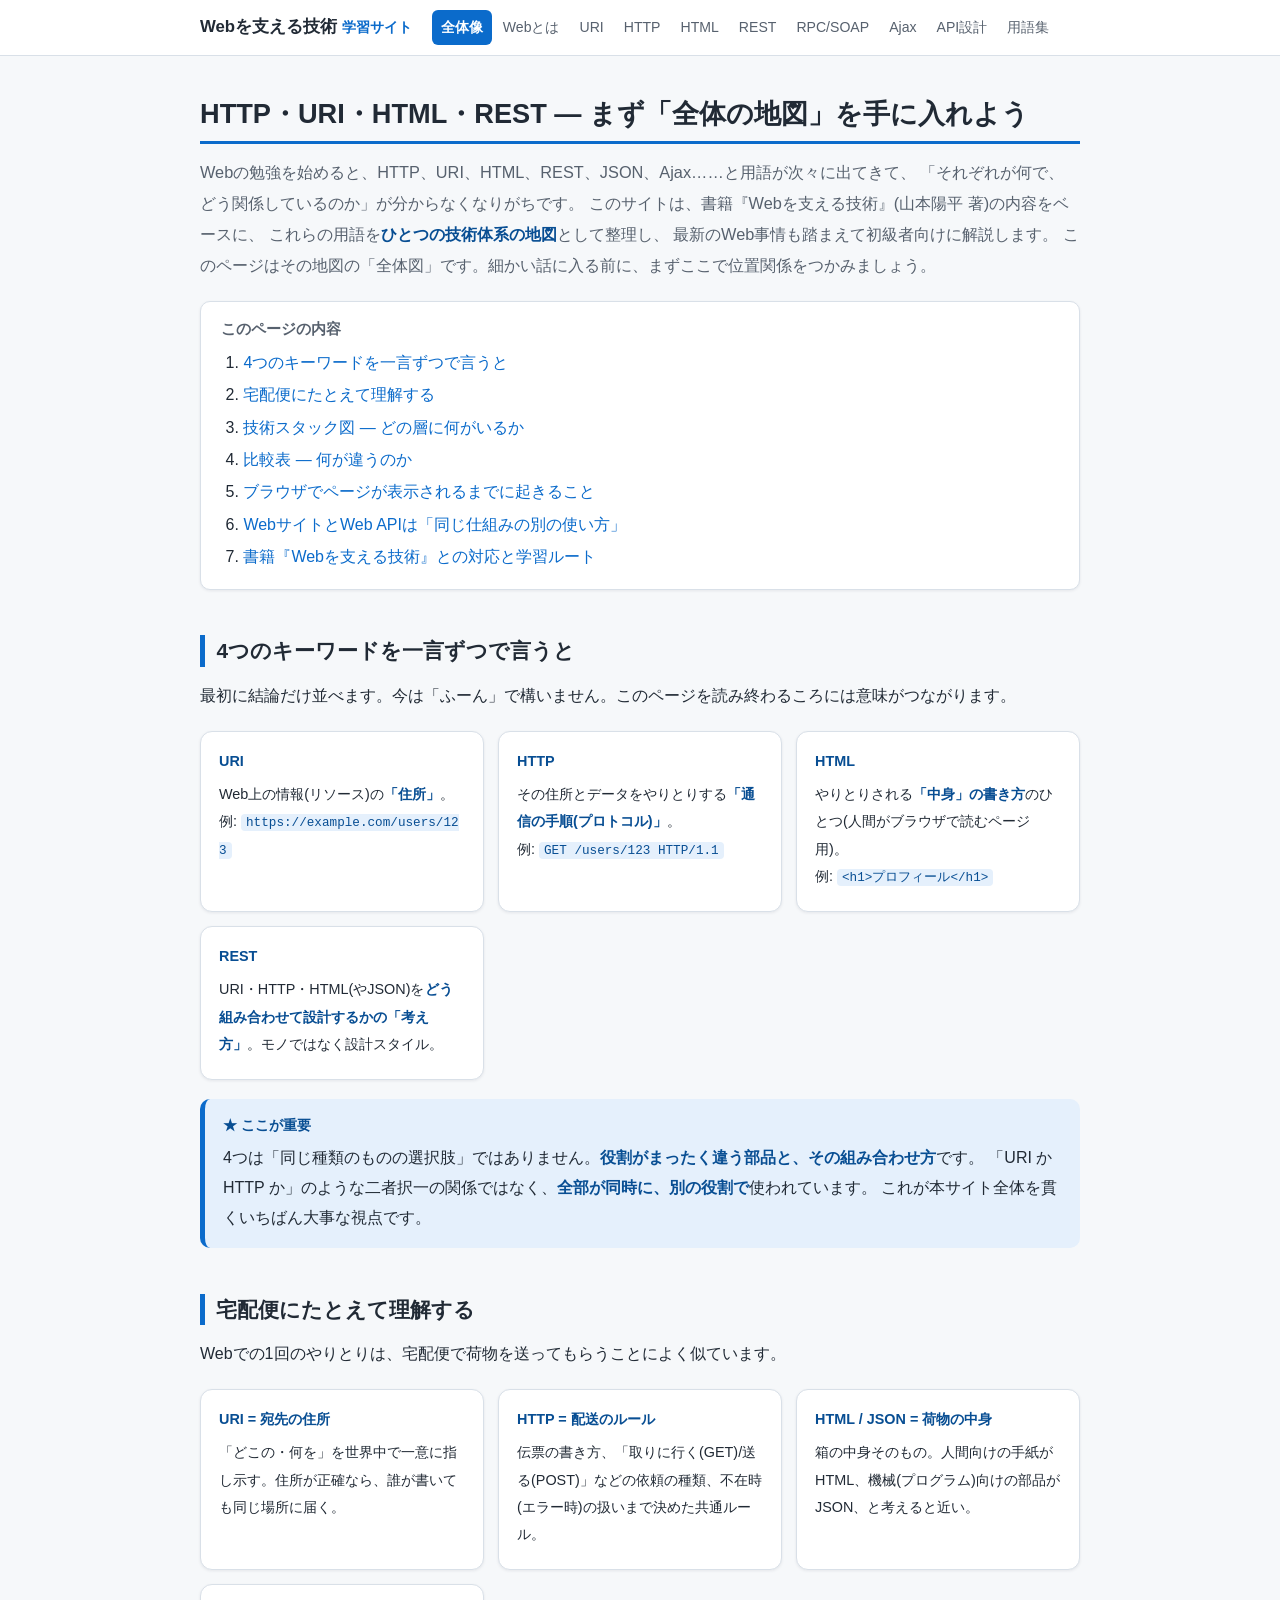
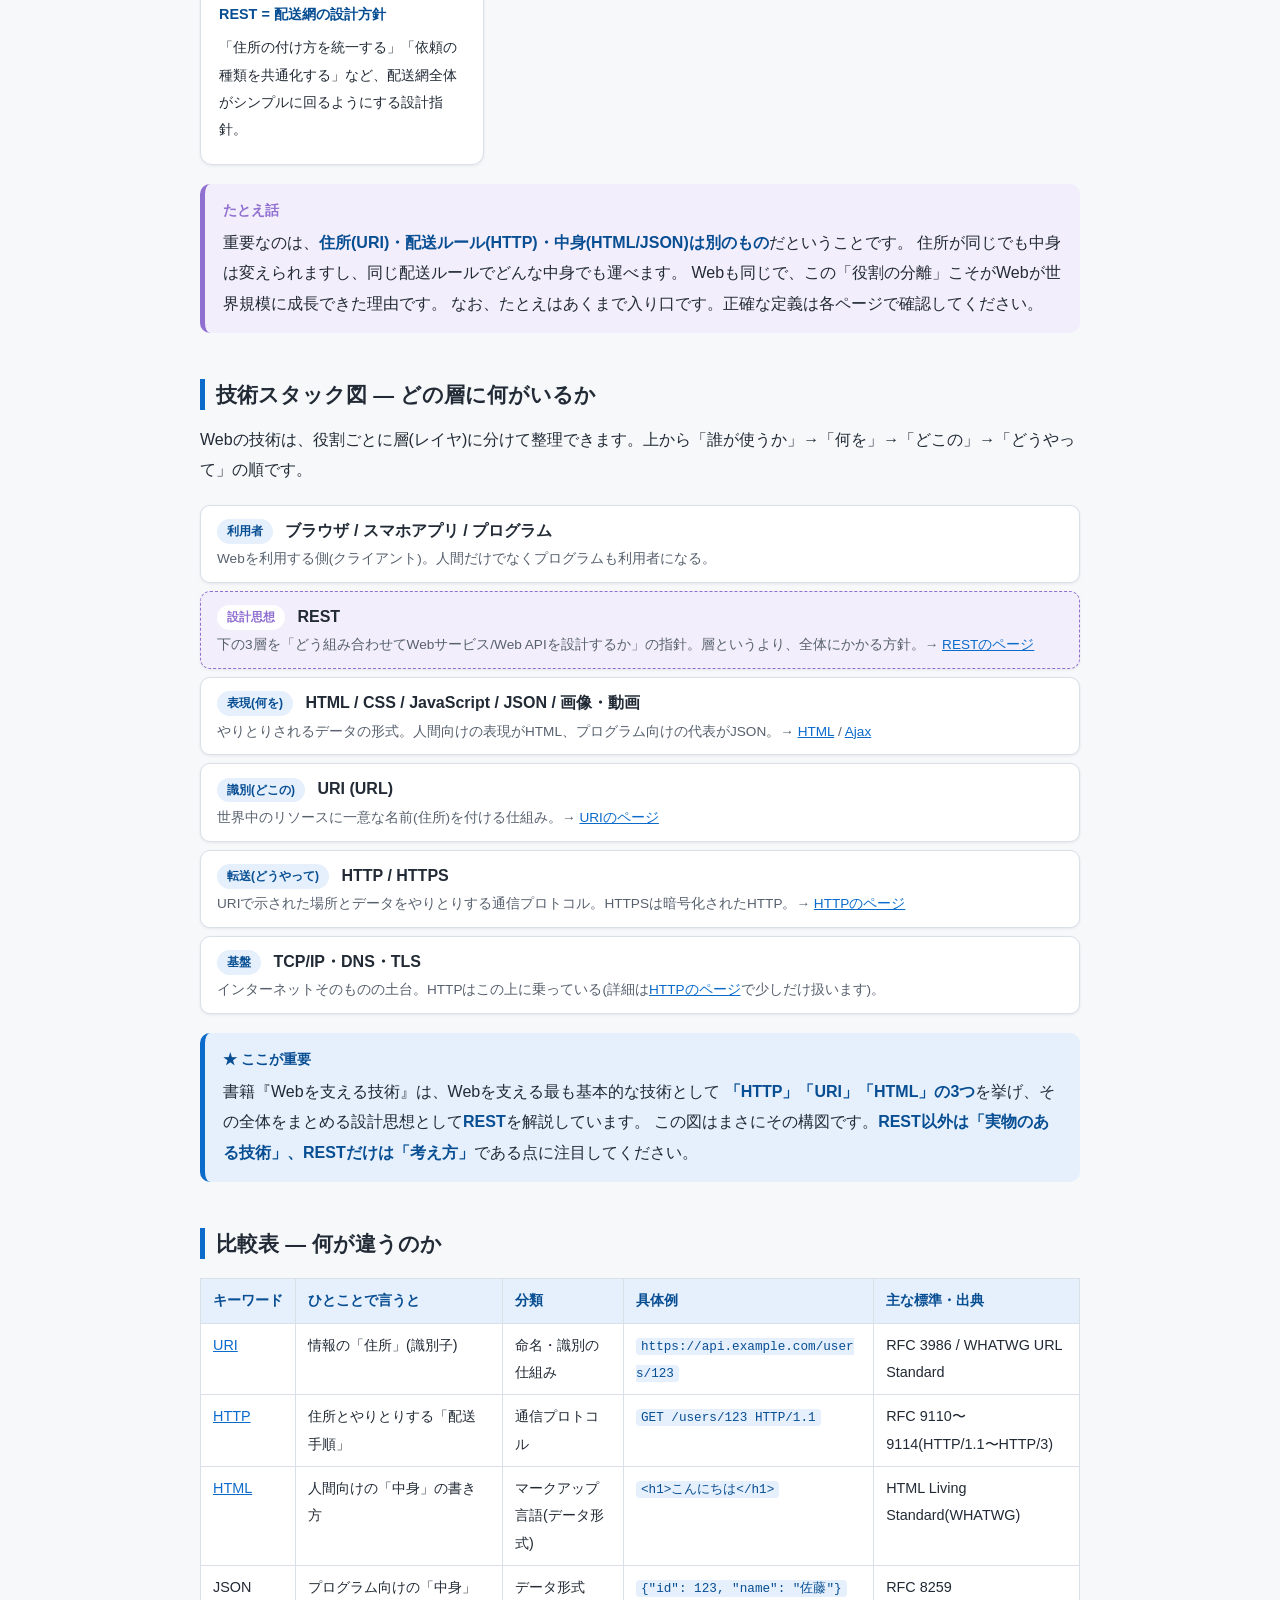
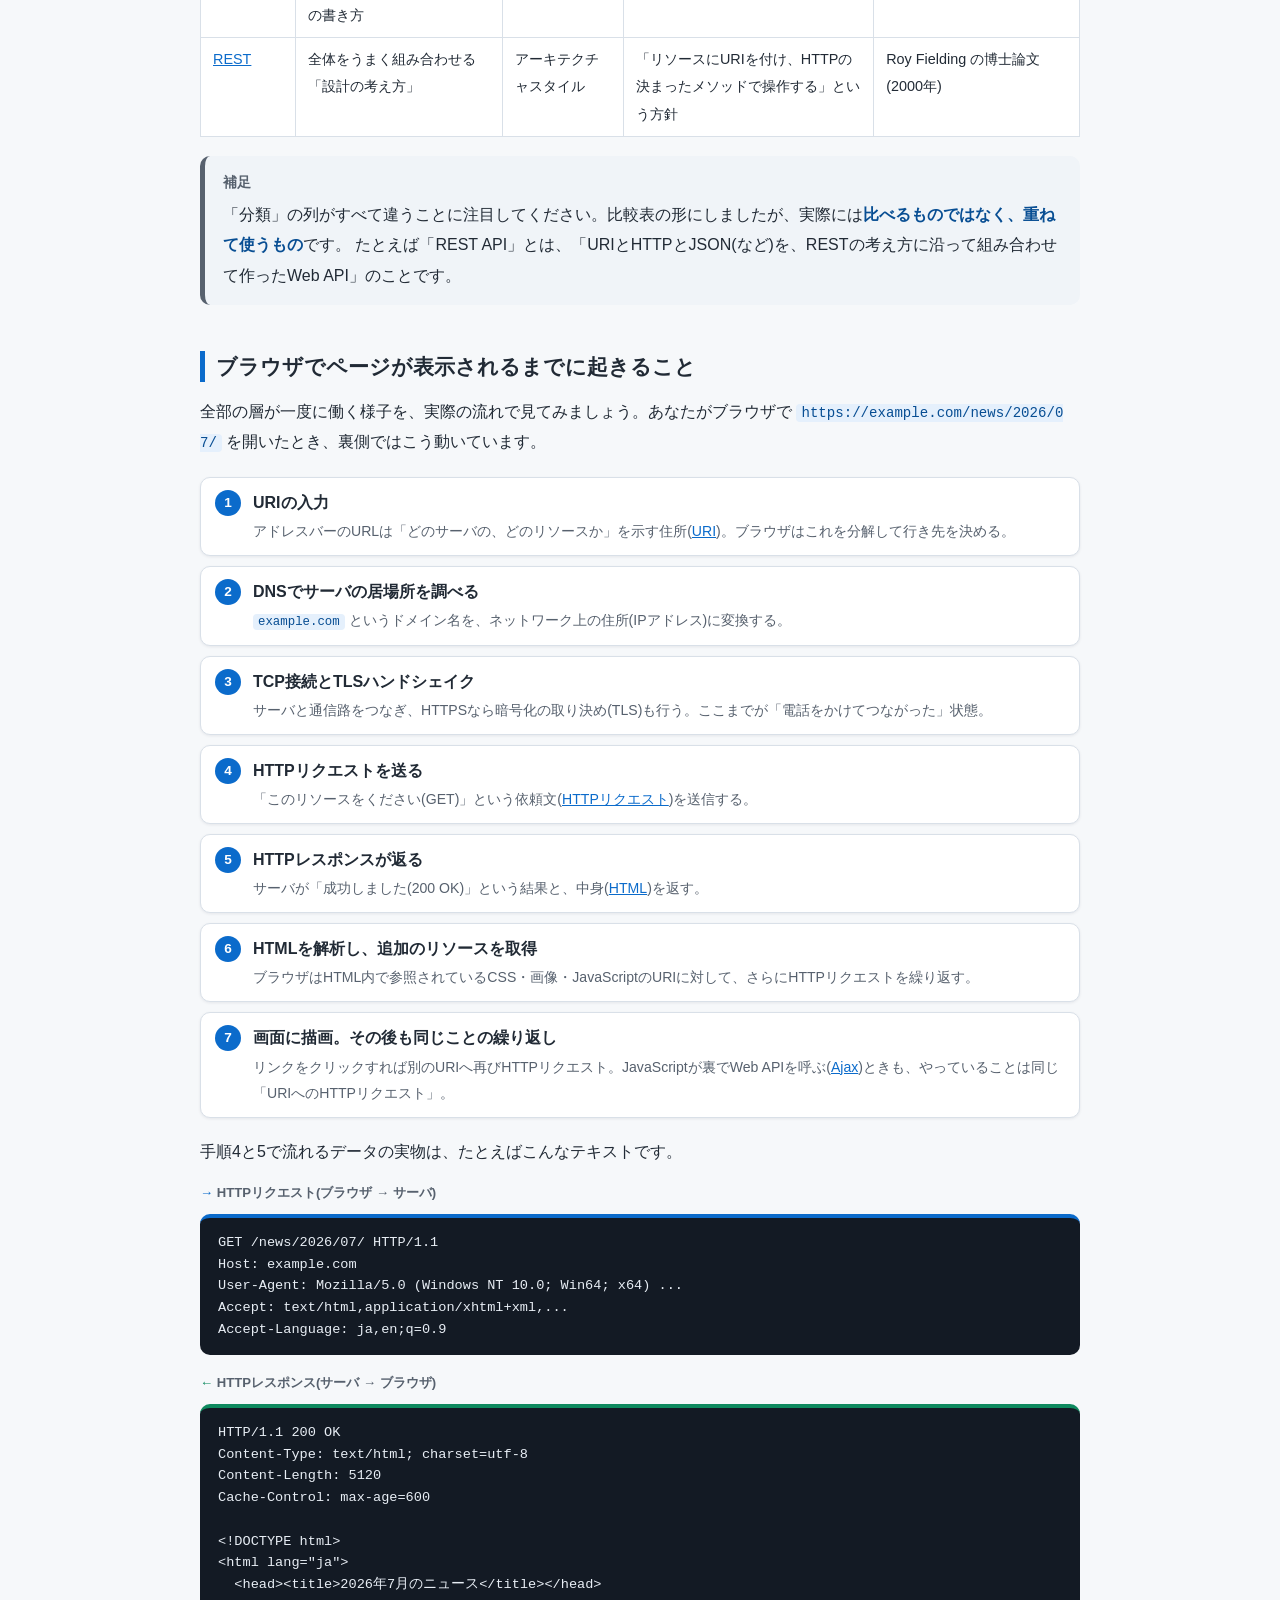
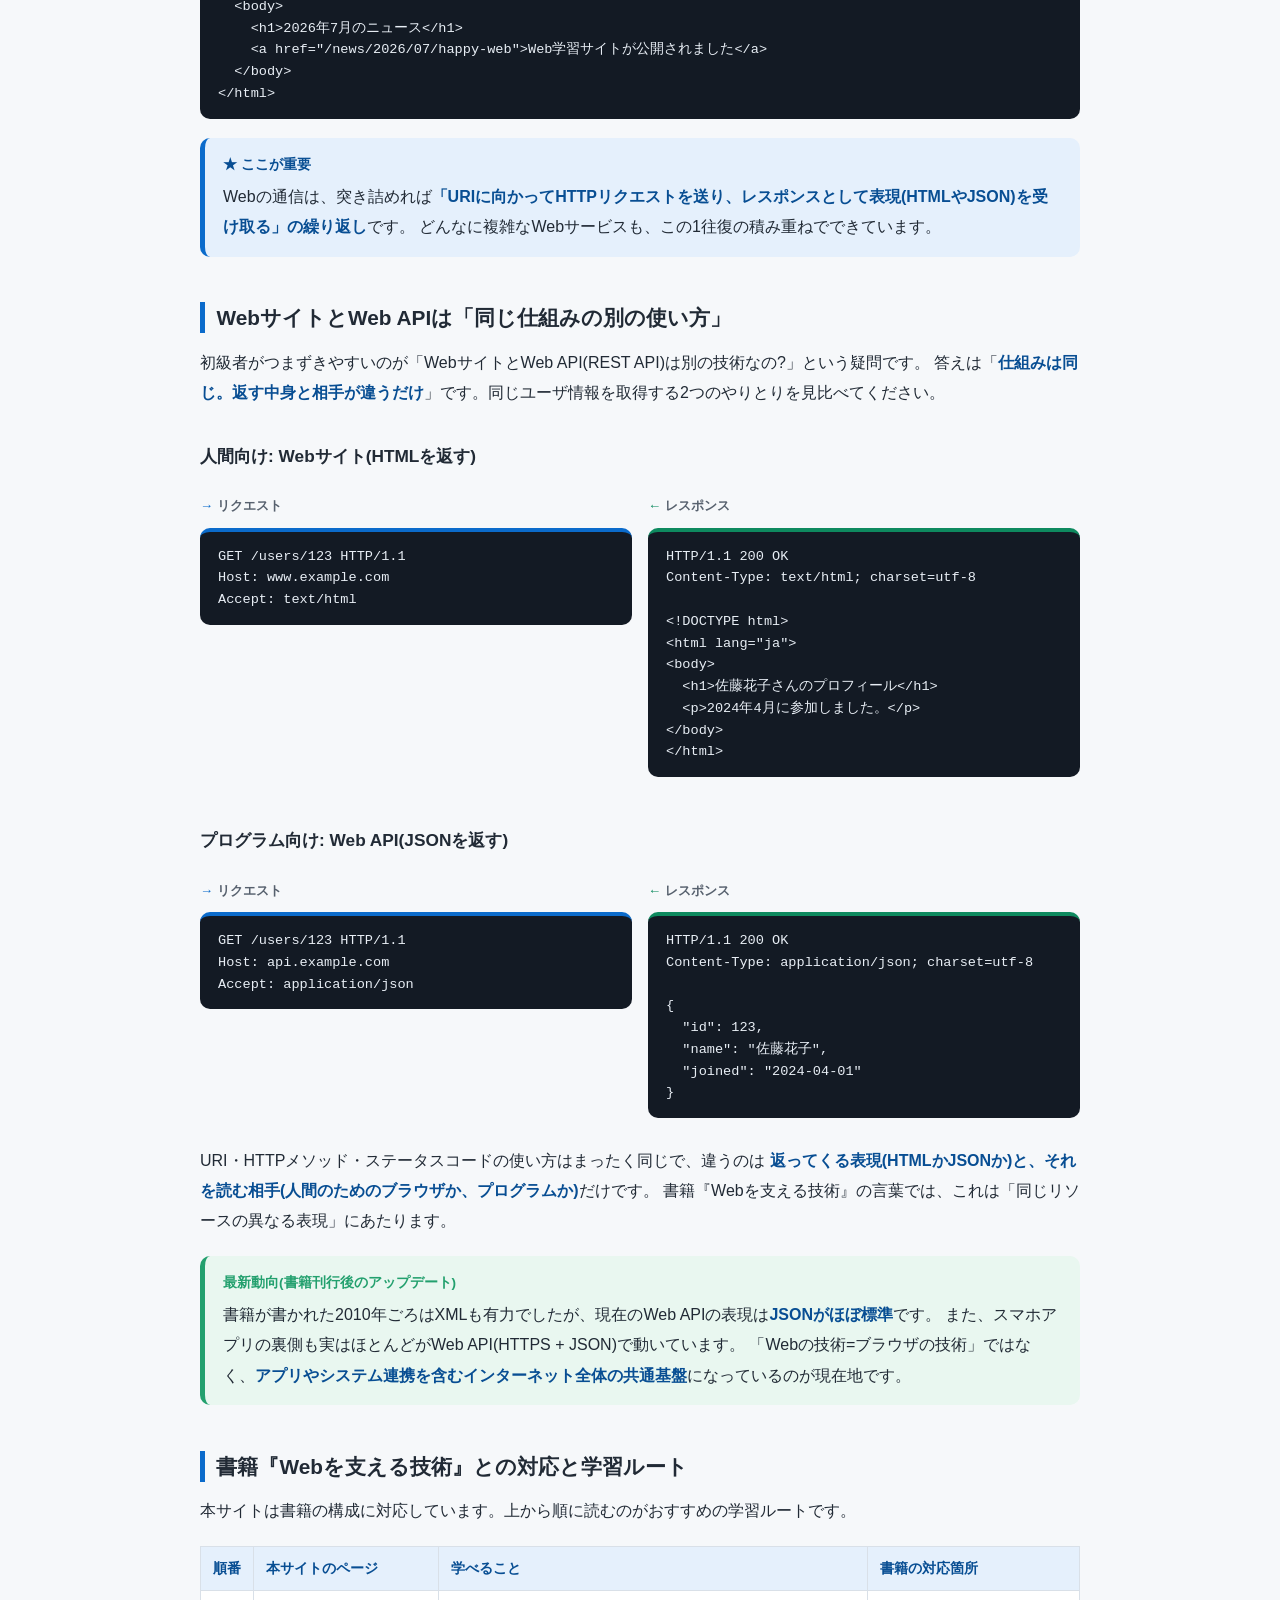
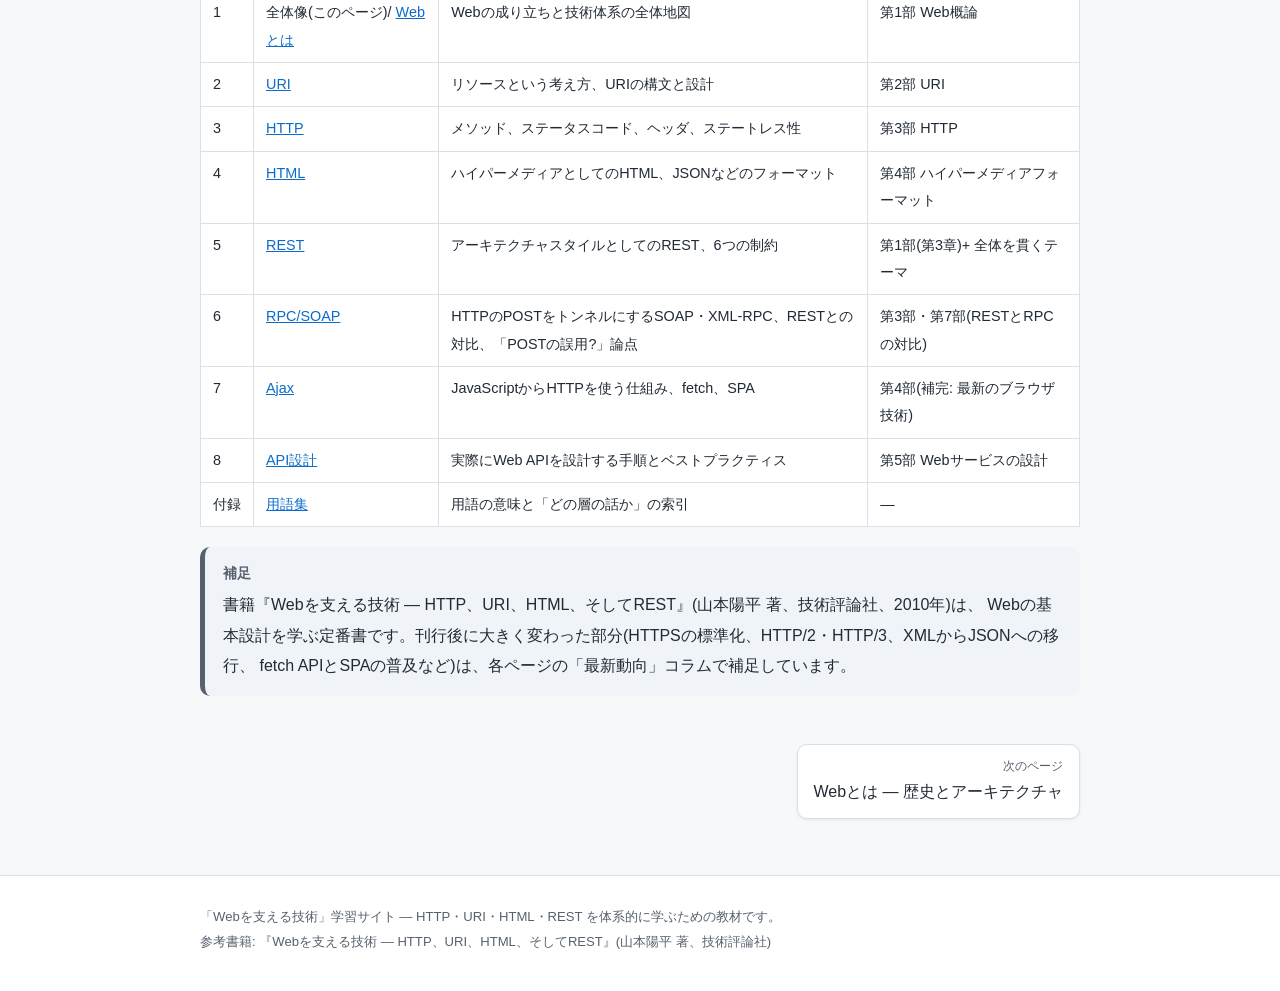
==== commit 4eaecaf2: "feat: add RPC/SOAP/XML-RPC page to web technology learning site Add a dedicated page explaining SOAP" ====
--- a/learning-site/index.html
+++ b/learning-site/index.html
@@ -18,6 +18,7 @@
       <a href="http.html">HTTP</a>
       <a href="html.html">HTML</a>
       <a href="rest.html">REST</a>
+      <a href="rpc.html">RPC/SOAP</a>
       <a href="ajax.html">Ajax</a>
       <a href="api-design.html">API設計</a>
       <a href="glossary.html">用語集</a>
@@ -384,12 +385,18 @@
     </tr>
     <tr>
       <td>6</td>
+      <td><a href="rpc.html">RPC/SOAP</a></td>
+      <td>HTTPのPOSTをトンネルにするSOAP・XML-RPC、RESTとの対比、「POSTの誤用?」論点</td>
+      <td>第3部・第7部(RESTとRPCの対比)</td>
+    </tr>
+    <tr>
+      <td>7</td>
       <td><a href="ajax.html">Ajax</a></td>
       <td>JavaScriptからHTTPを使う仕組み、fetch、SPA</td>
       <td>第4部(補完: 最新のブラウザ技術)</td>
     </tr>
     <tr>
-      <td>7</td>
+      <td>8</td>
       <td><a href="api-design.html">API設計</a></td>
       <td>実際にWeb APIを設計する手順とベストプラクティス</td>
       <td>第5部 Webサービスの設計</td>
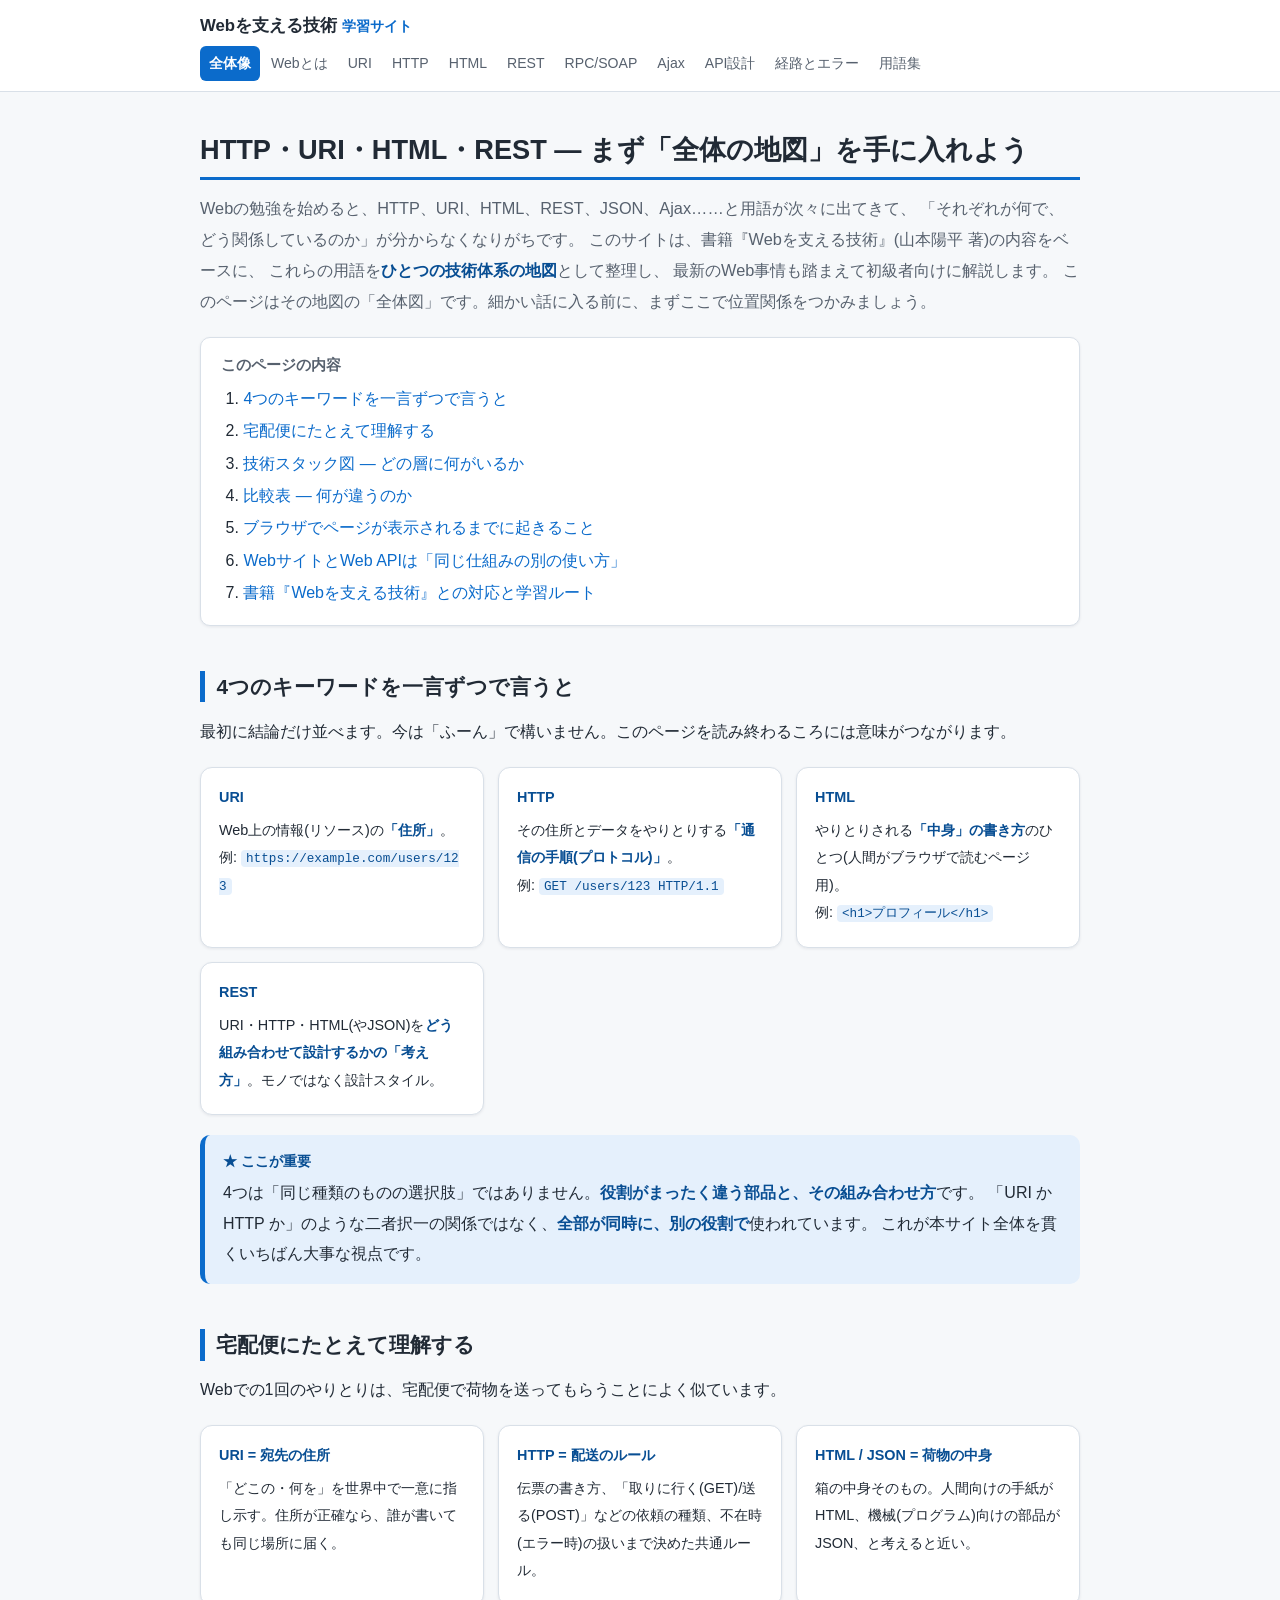
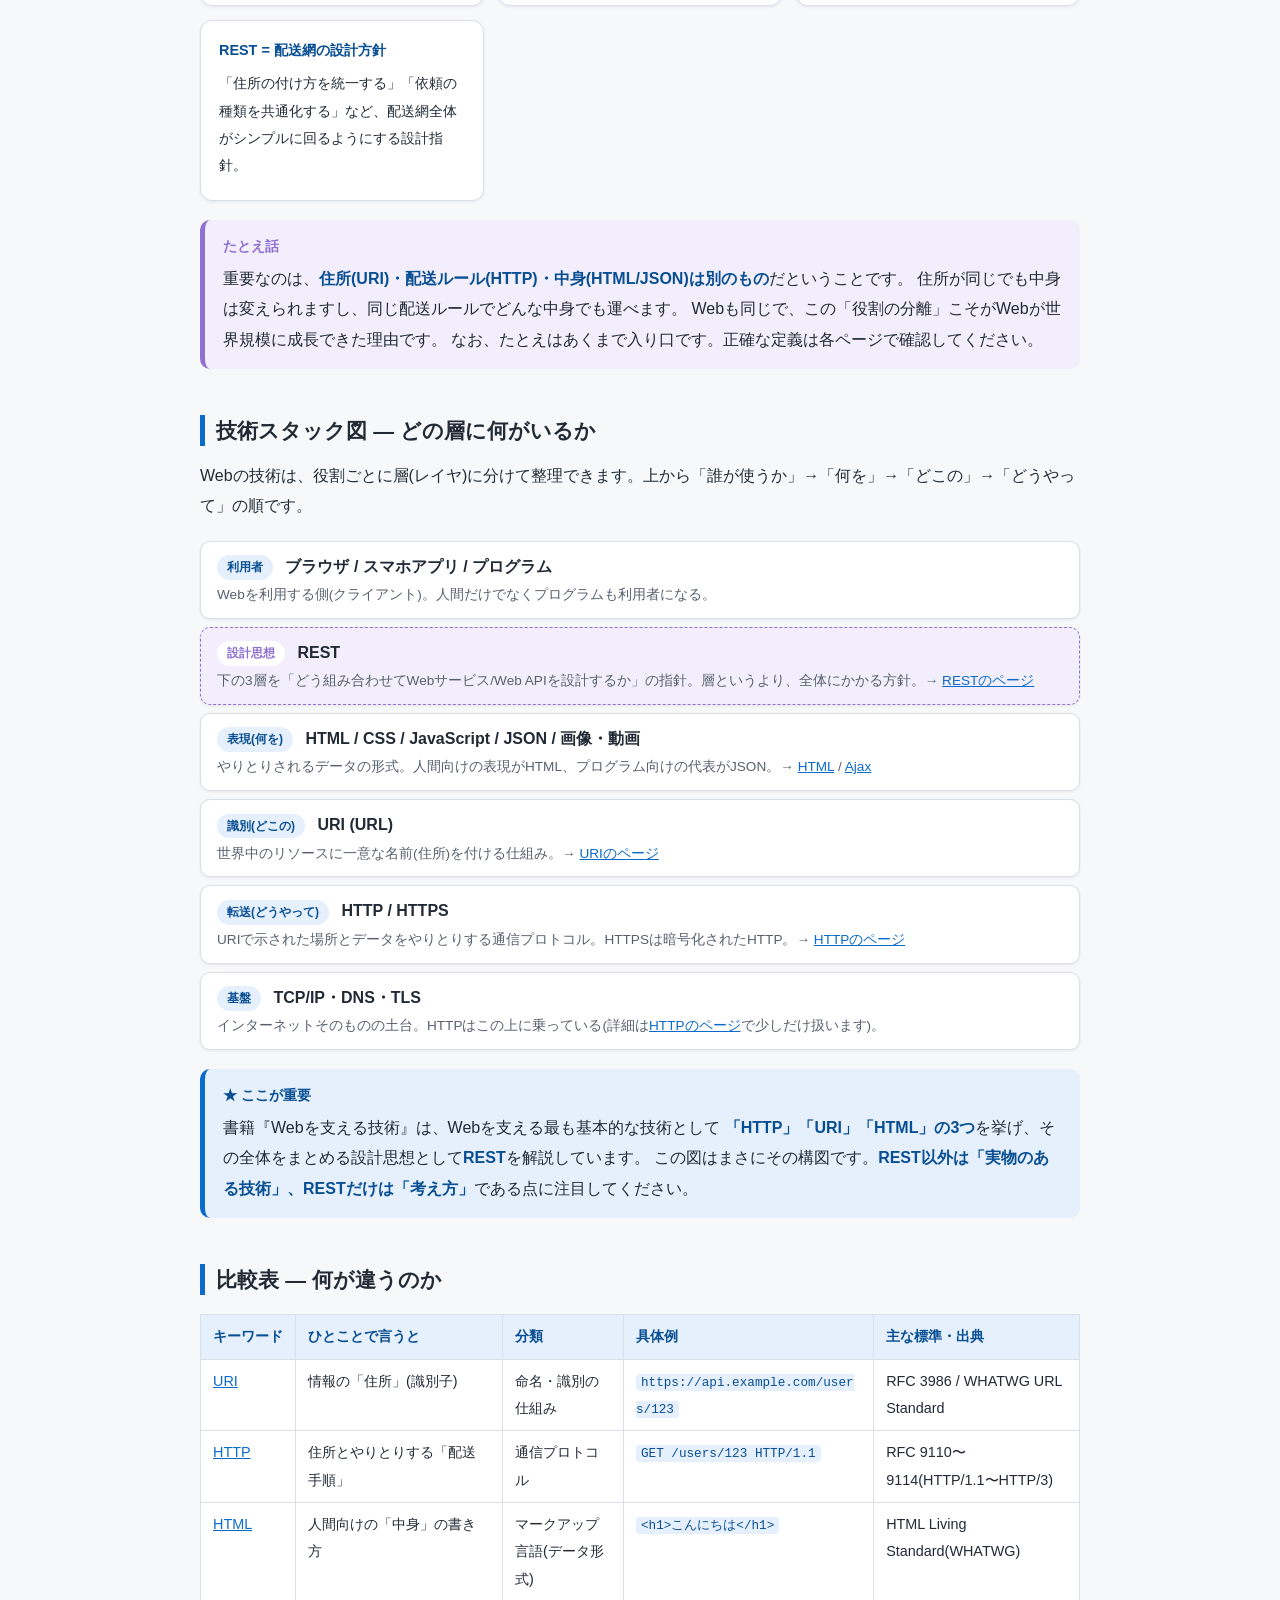
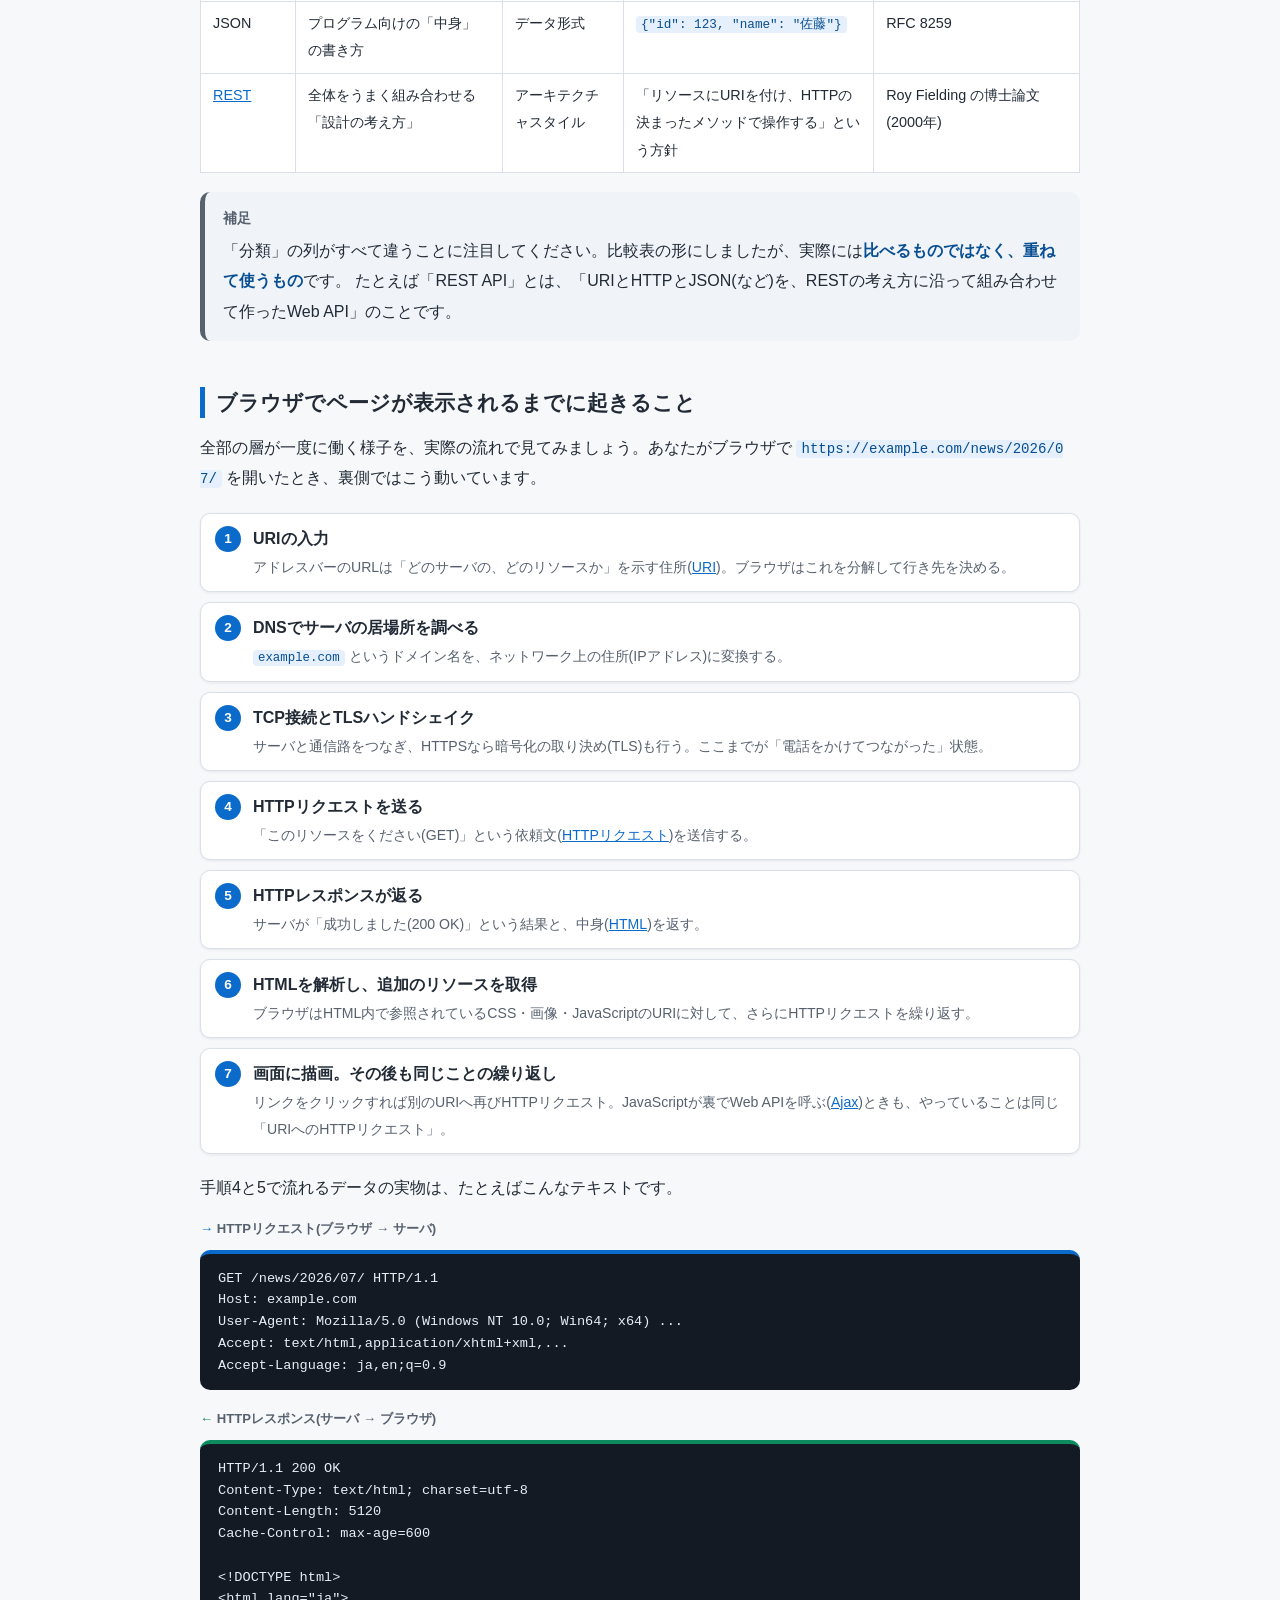
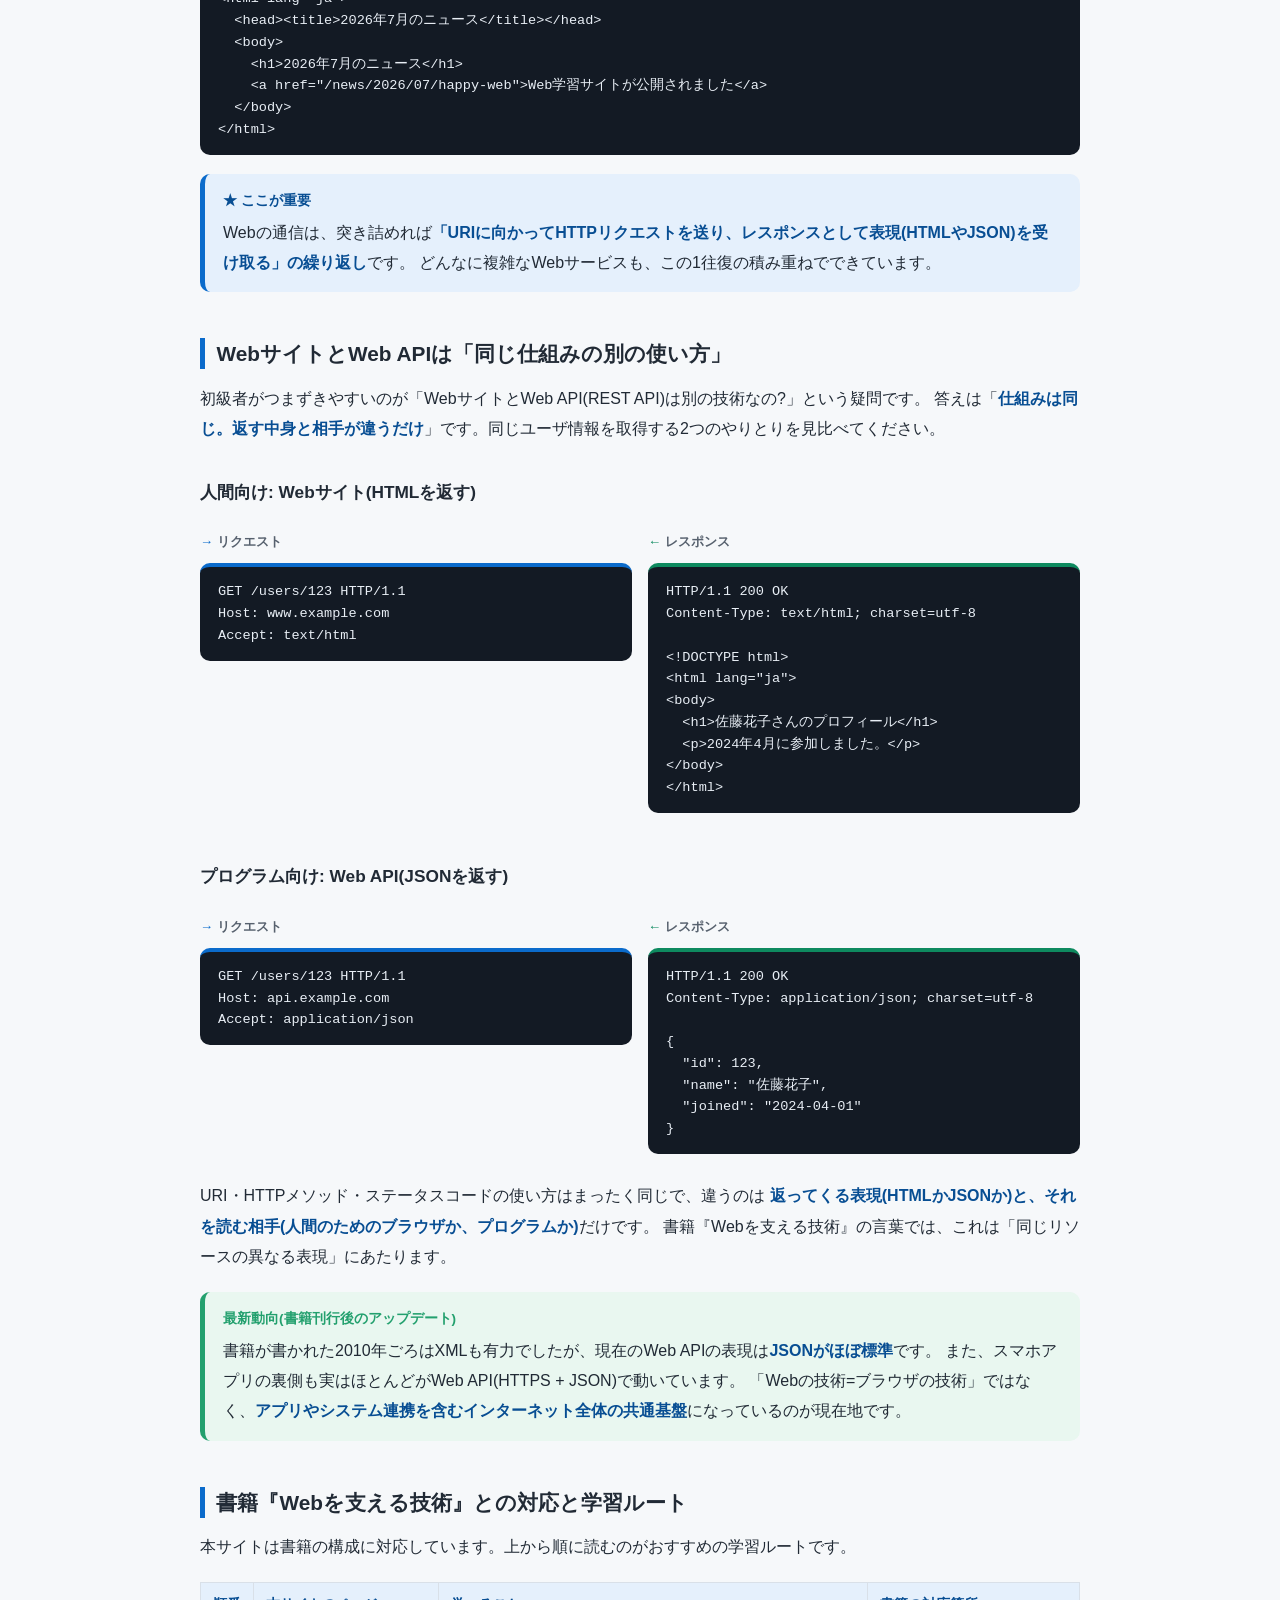
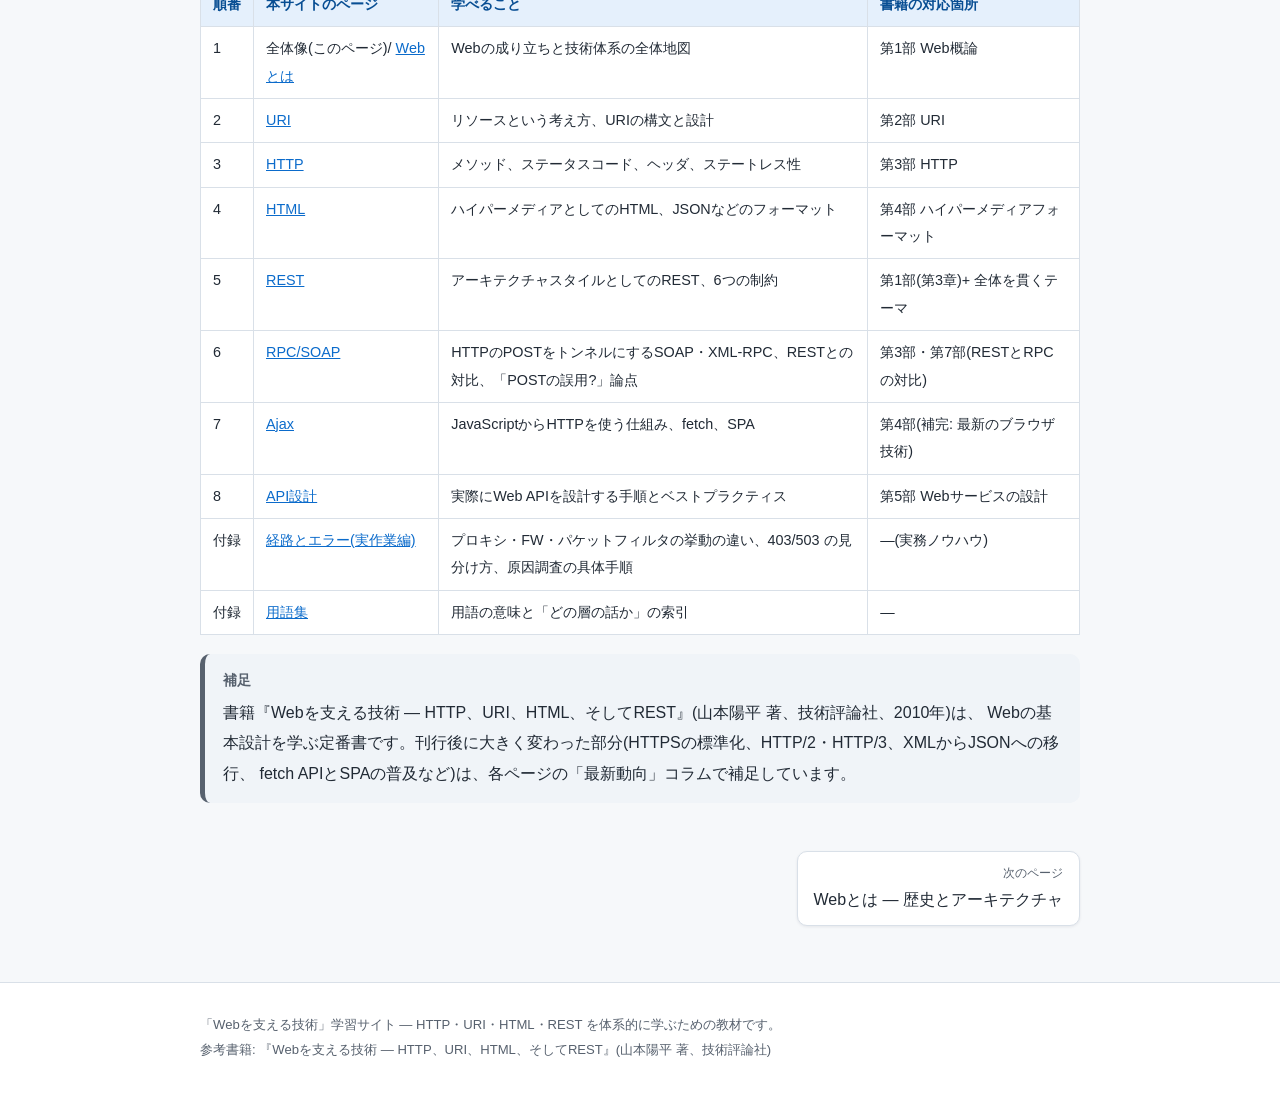
==== commit 2669953f: "docs: add network-path field-notes page on proxy/firewall HTTP errors Add learning-site/network-path" ====
--- a/learning-site/index.html
+++ b/learning-site/index.html
@@ -21,6 +21,7 @@
       <a href="rpc.html">RPC/SOAP</a>
       <a href="ajax.html">Ajax</a>
       <a href="api-design.html">API設計</a>
+      <a href="network-path.html">経路とエラー</a>
       <a href="glossary.html">用語集</a>
     </nav>
   </div>
@@ -403,6 +404,12 @@
     </tr>
     <tr>
       <td>付録</td>
+      <td><a href="network-path.html">経路とエラー(実作業編)</a></td>
+      <td>プロキシ・FW・パケットフィルタの挙動の違い、403/503 の見分け方、原因調査の具体手順</td>
+      <td>—(実務ノウハウ)</td>
+    </tr>
+    <tr>
+      <td>付録</td>
       <td><a href="glossary.html">用語集</a></td>
       <td>用語の意味と「どの層の話か」の索引</td>
       <td>—</td>
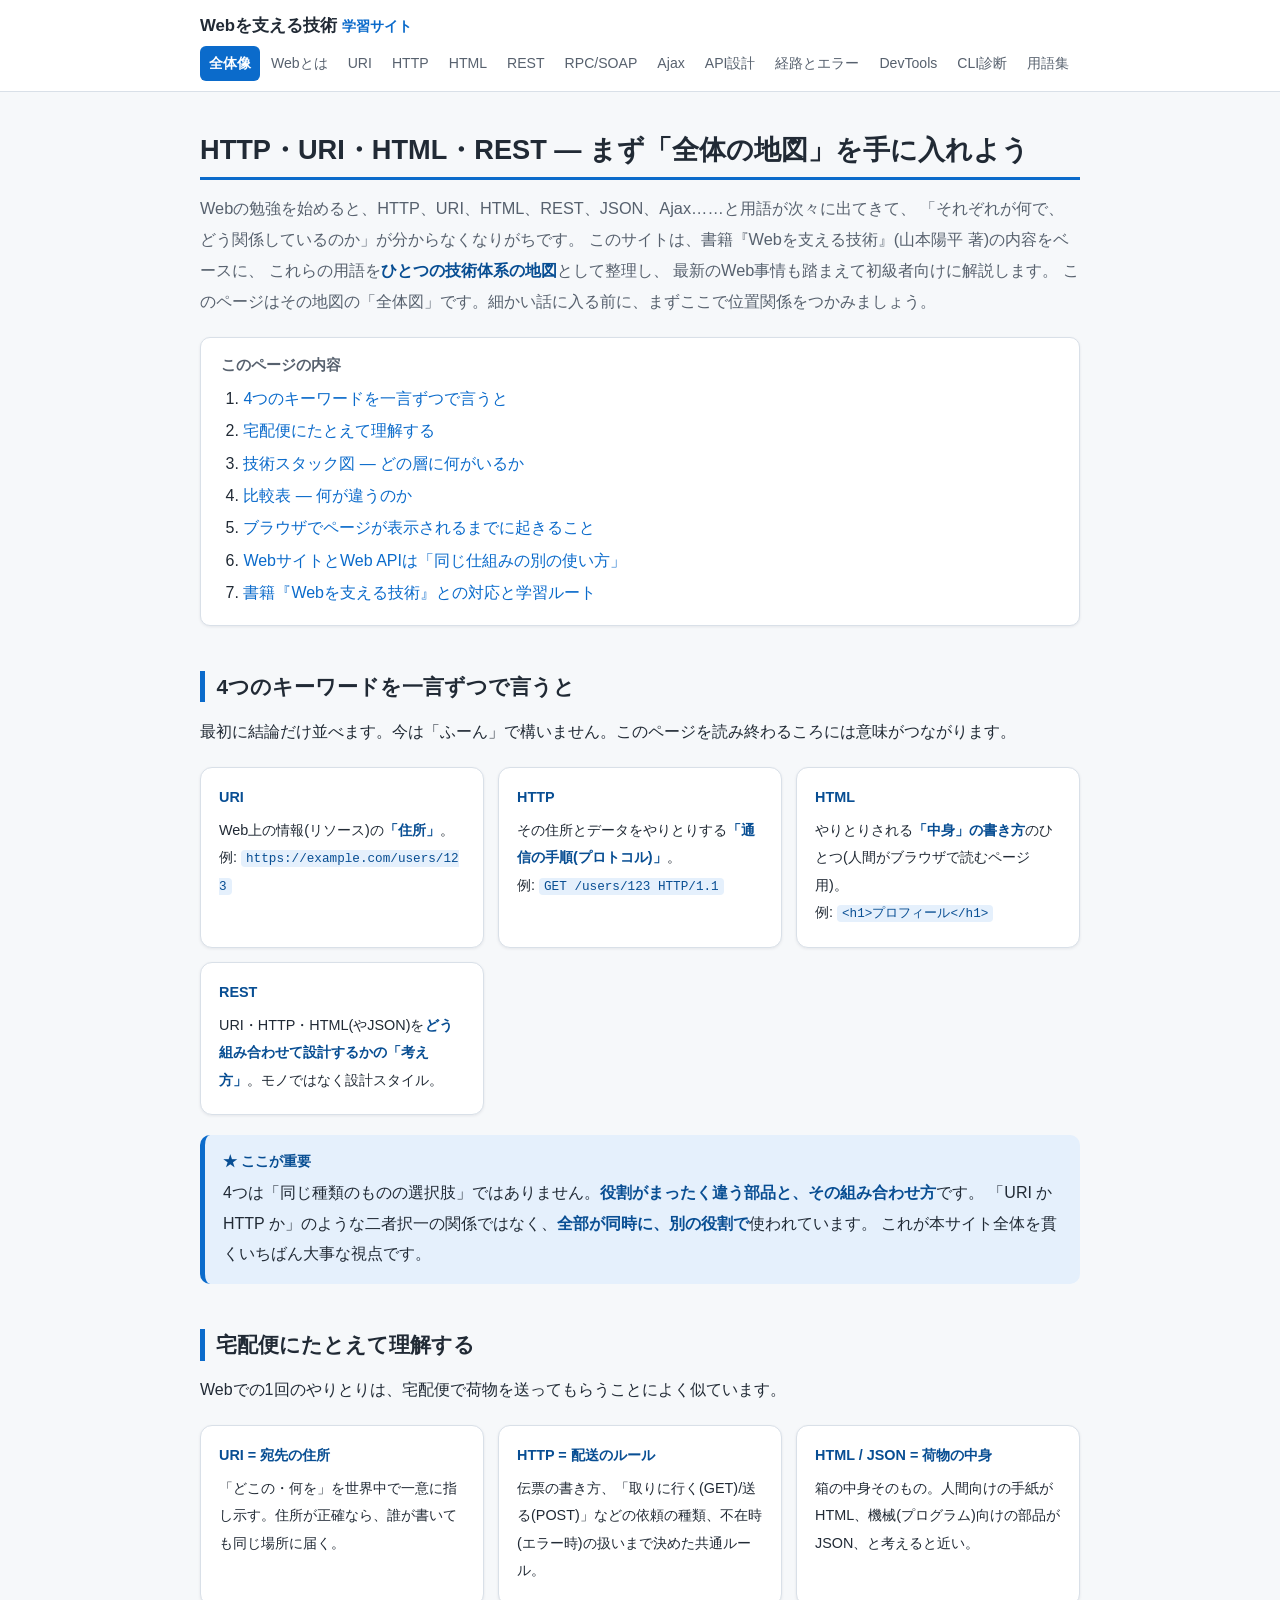
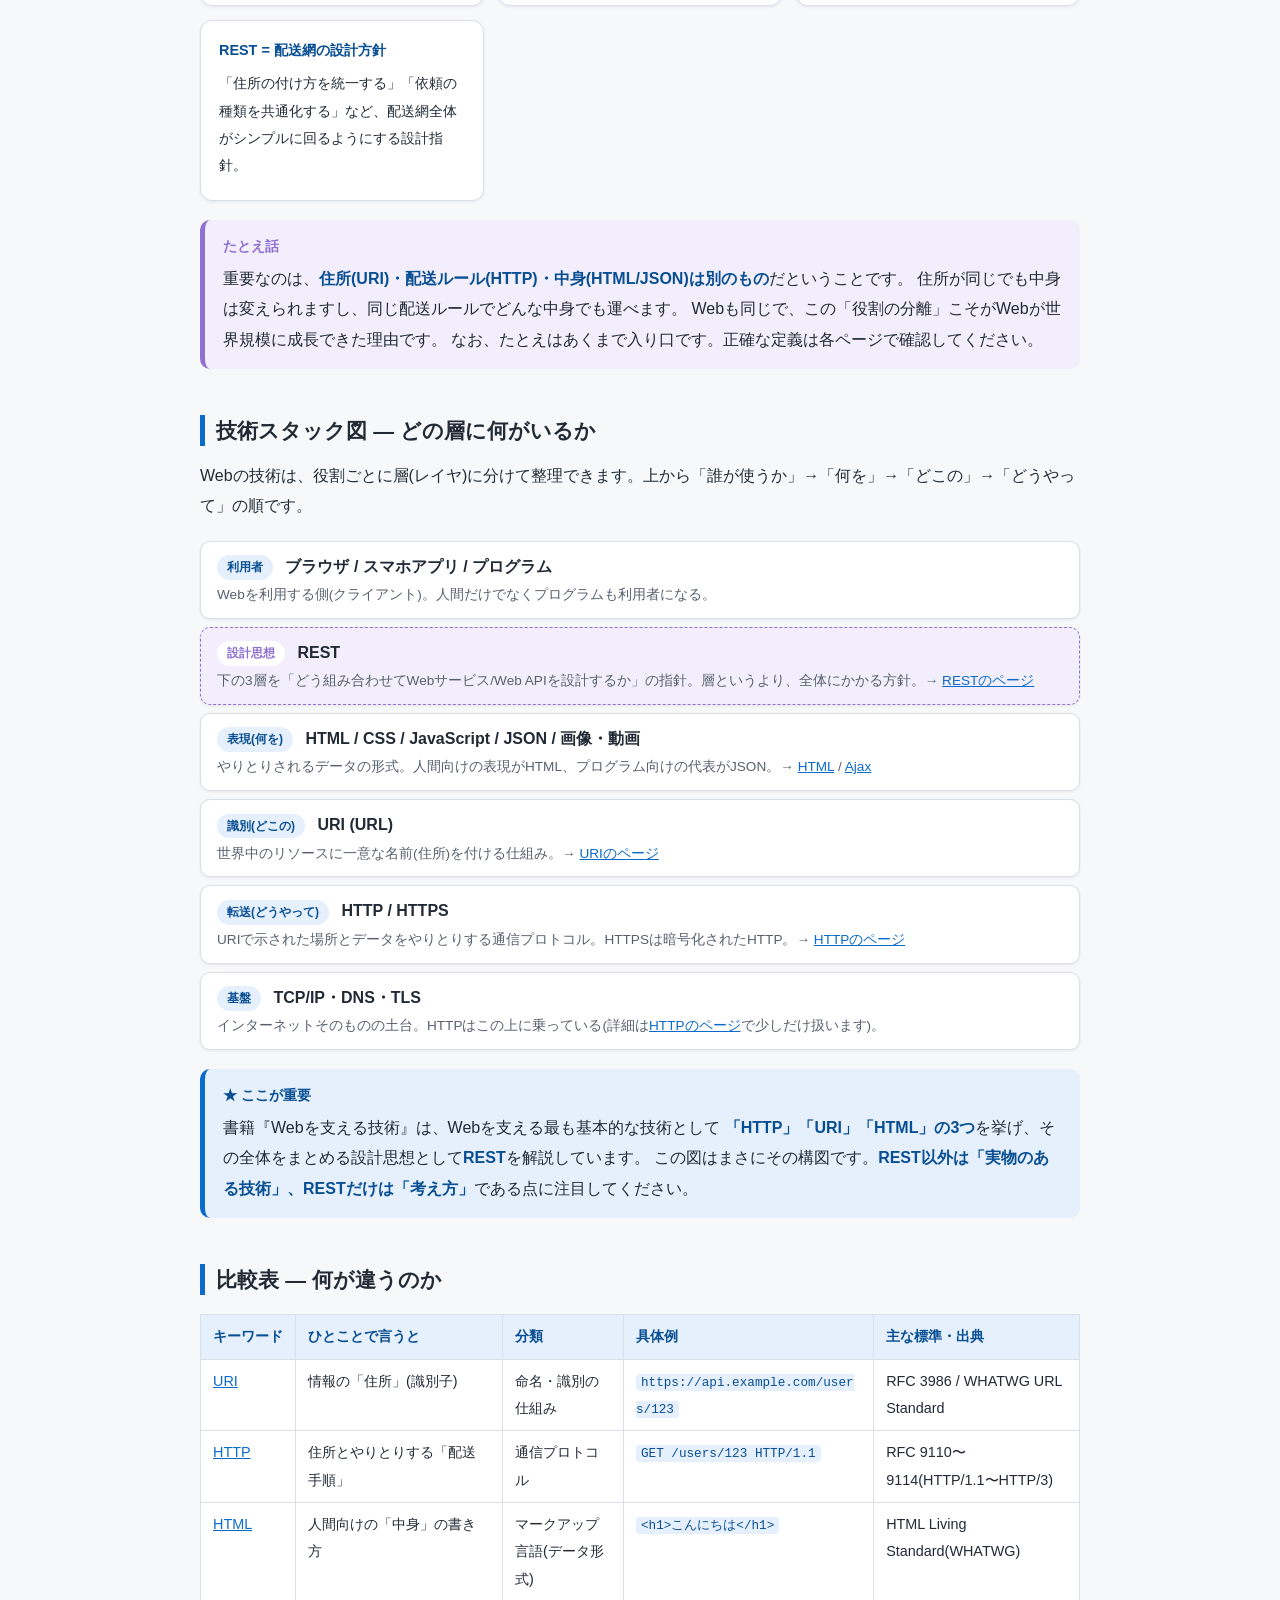
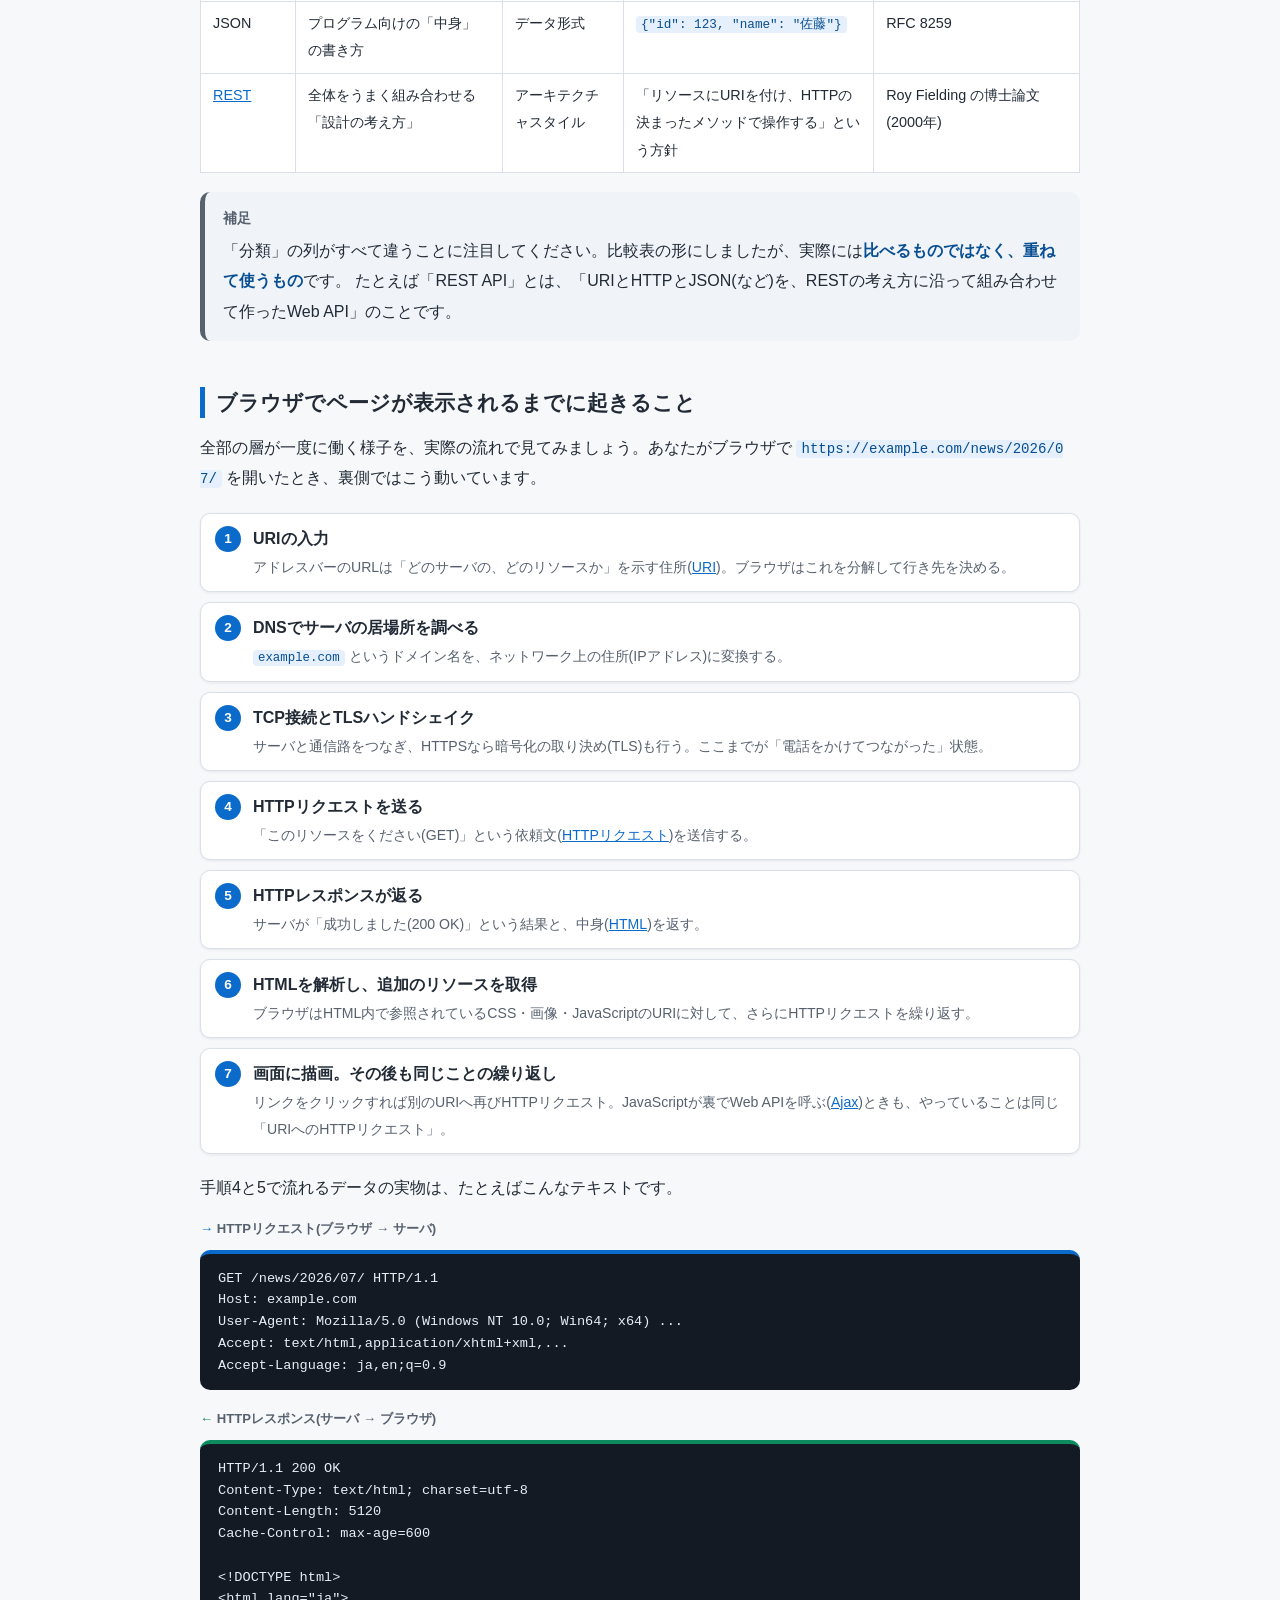
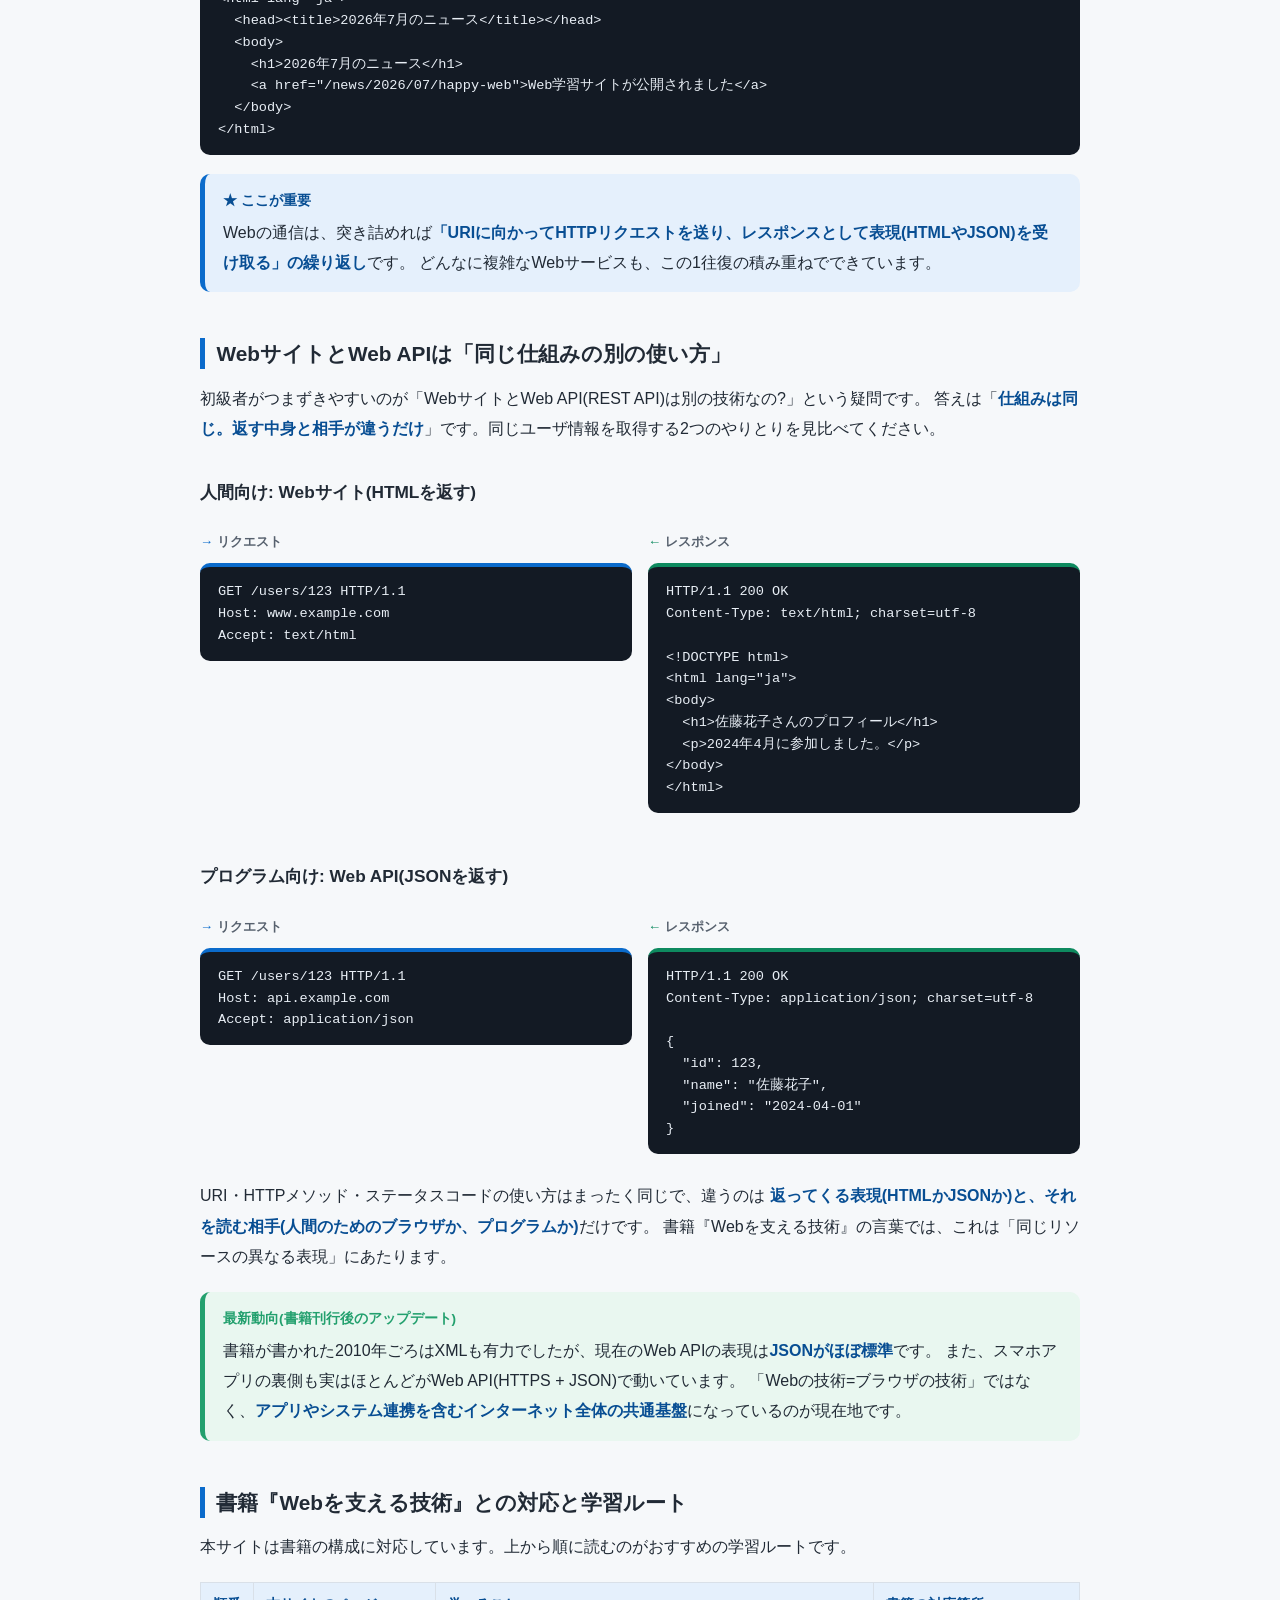
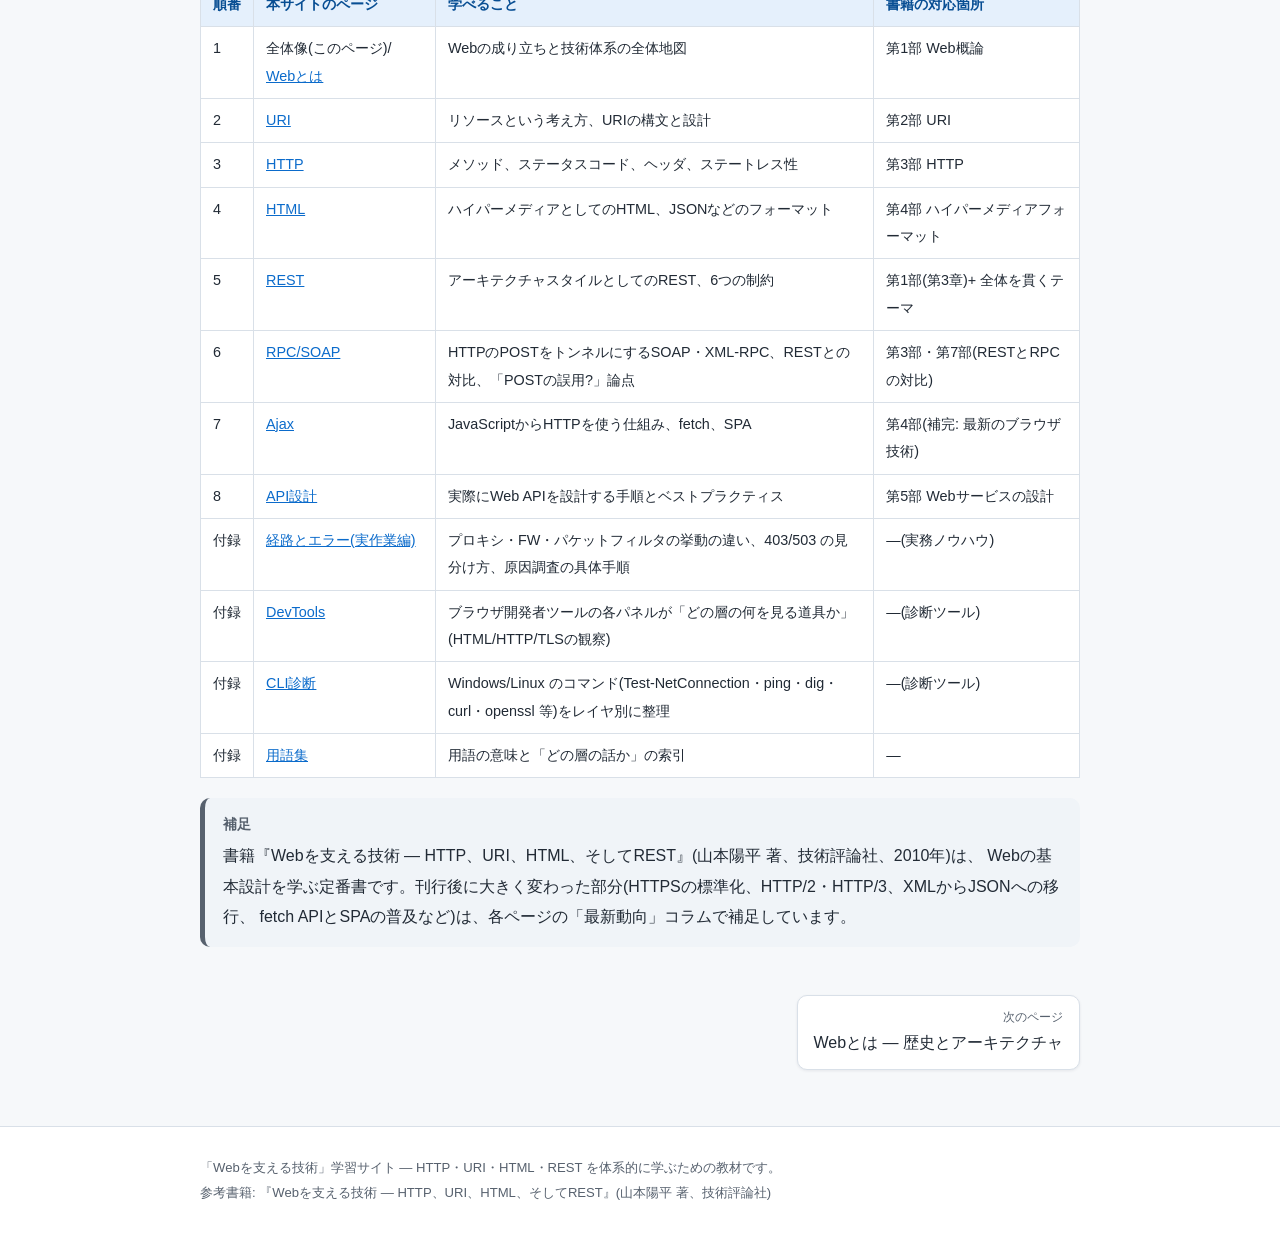
==== commit 8803fdca: "docs: add diagnostic-tools section (DevTools + Windows/Linux CLI) Add a two-page 診断ツール編 to the learn" ====
--- a/learning-site/index.html
+++ b/learning-site/index.html
@@ -22,6 +22,8 @@
       <a href="ajax.html">Ajax</a>
       <a href="api-design.html">API設計</a>
       <a href="network-path.html">経路とエラー</a>
+      <a href="devtools.html">DevTools</a>
+      <a href="cli-tools.html">CLI診断</a>
       <a href="glossary.html">用語集</a>
     </nav>
   </div>
@@ -410,6 +412,18 @@
     </tr>
     <tr>
       <td>付録</td>
+      <td><a href="devtools.html">DevTools</a></td>
+      <td>ブラウザ開発者ツールの各パネルが「どの層の何を見る道具か」(HTML/HTTP/TLSの観察)</td>
+      <td>—(診断ツール)</td>
+    </tr>
+    <tr>
+      <td>付録</td>
+      <td><a href="cli-tools.html">CLI診断</a></td>
+      <td>Windows/Linux のコマンド(Test-NetConnection・ping・dig・curl・openssl 等)をレイヤ別に整理</td>
+      <td>—(診断ツール)</td>
+    </tr>
+    <tr>
+      <td>付録</td>
       <td><a href="glossary.html">用語集</a></td>
       <td>用語の意味と「どの層の話か」の索引</td>
       <td>—</td>
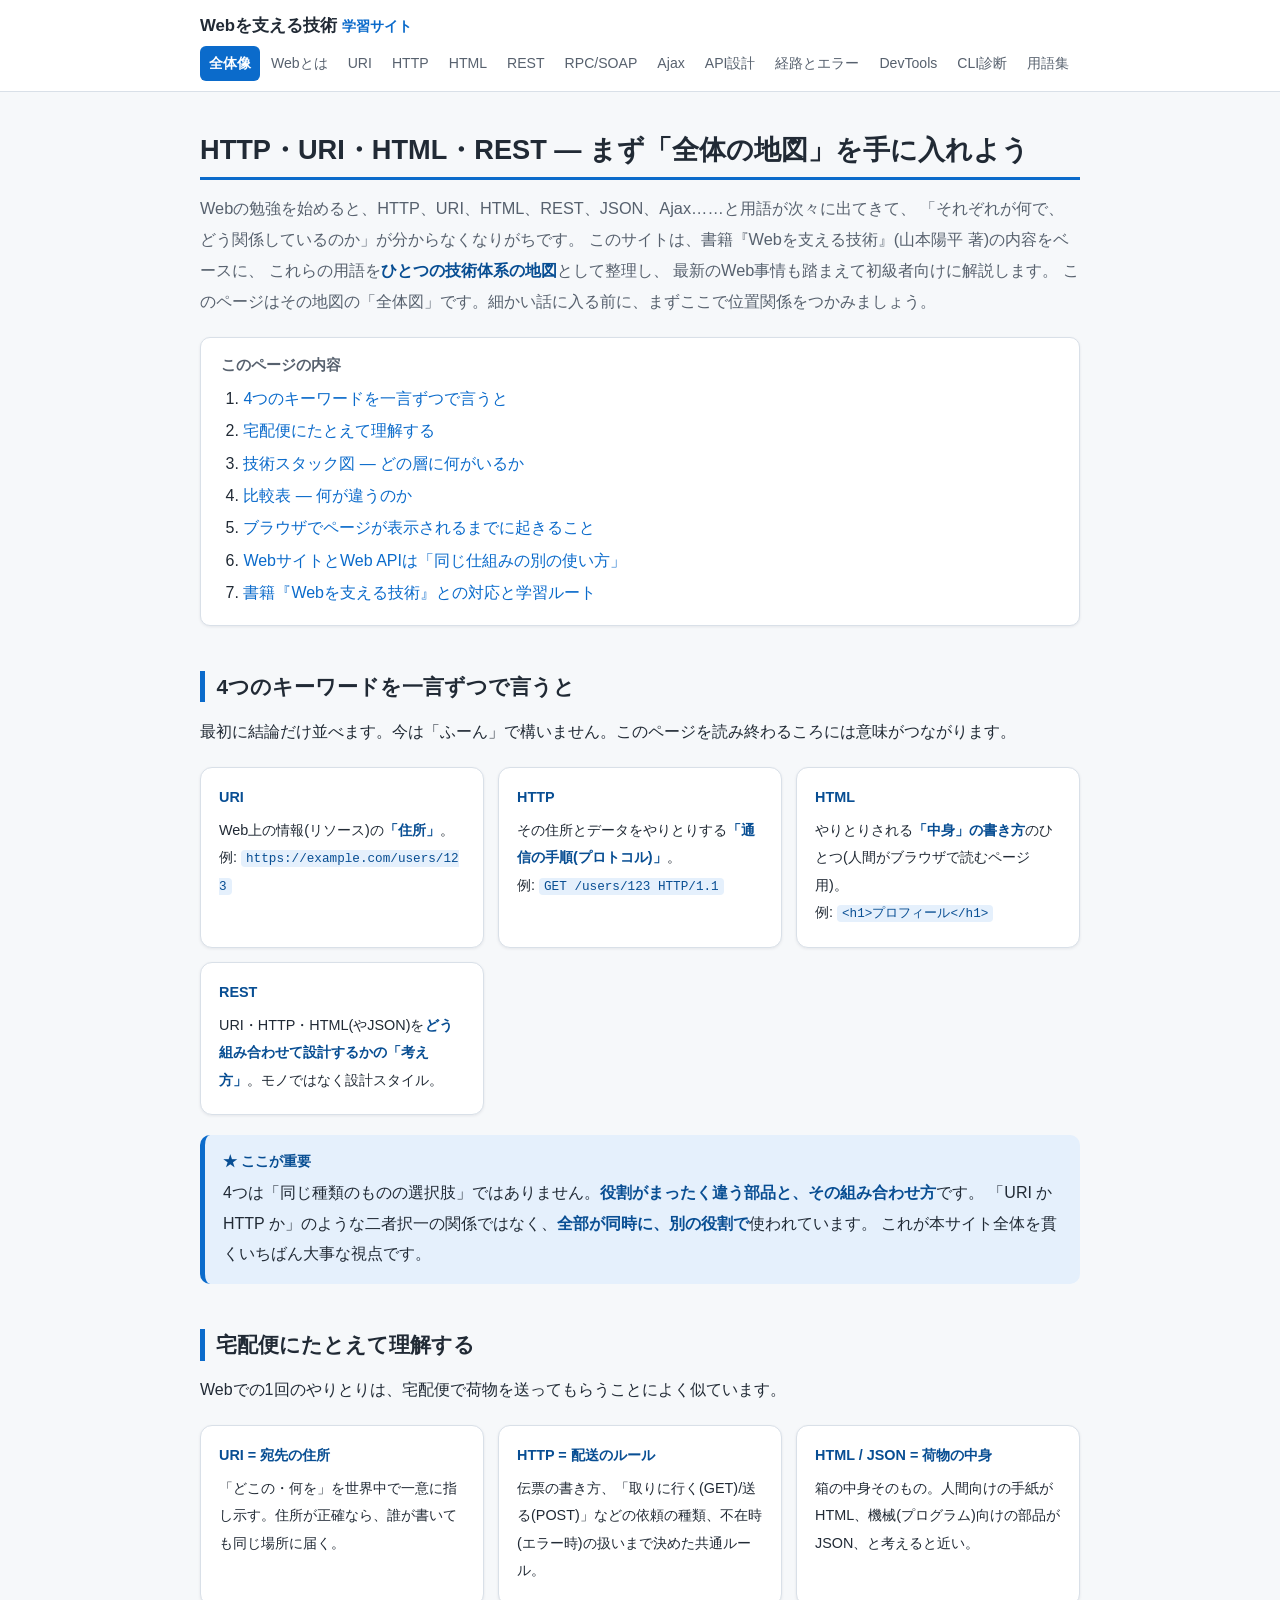
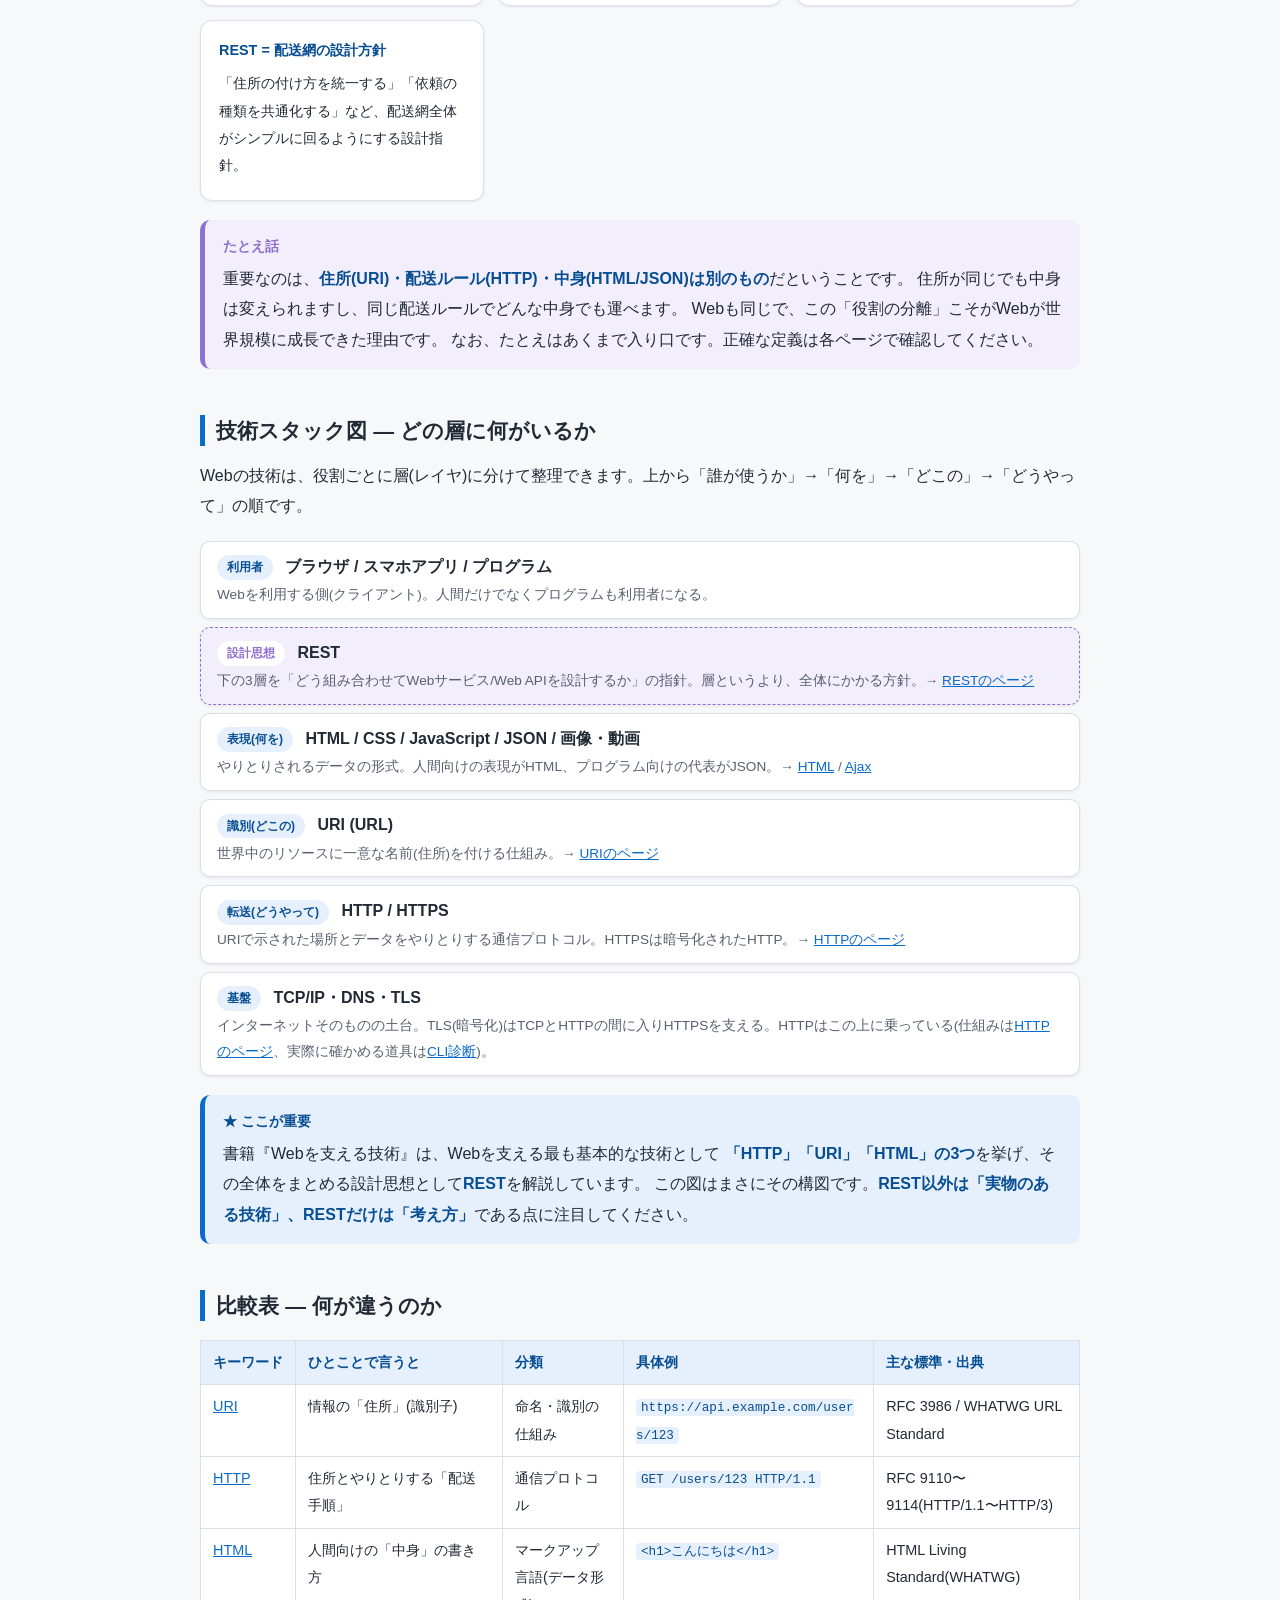
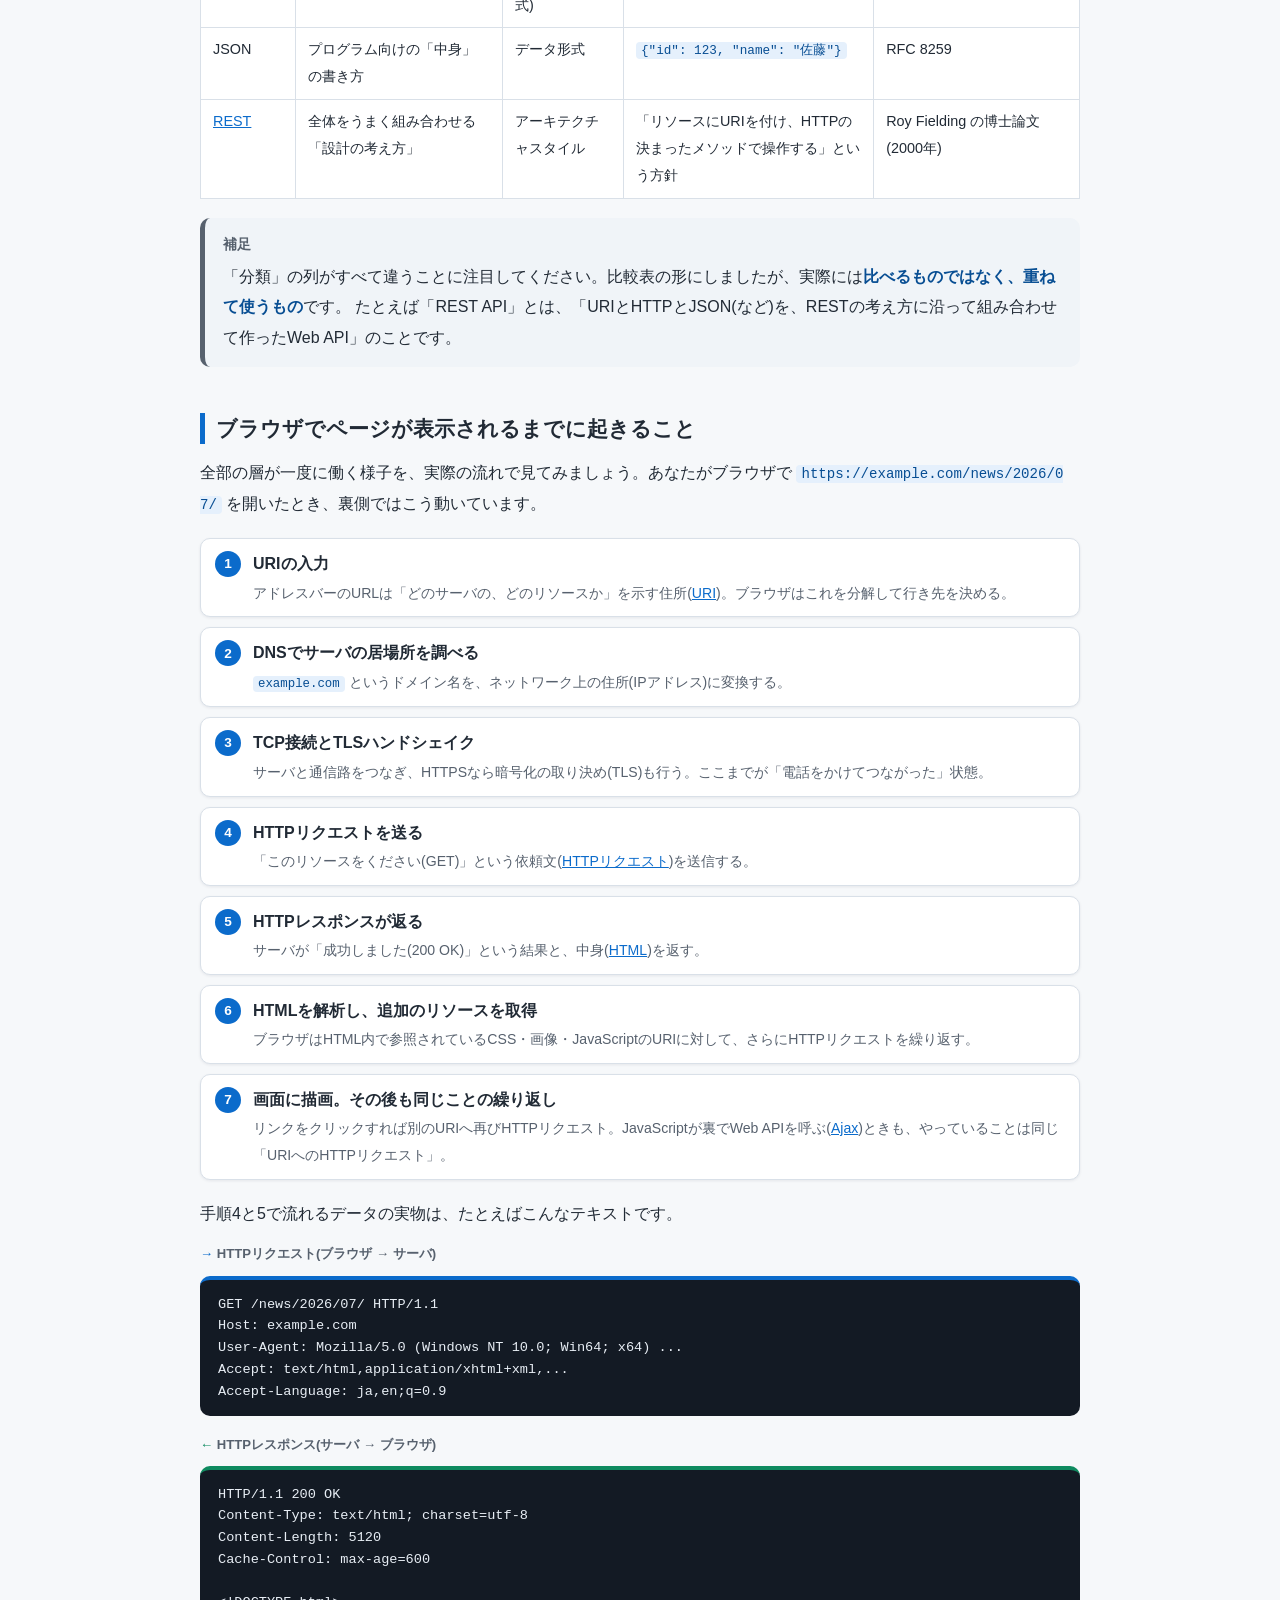
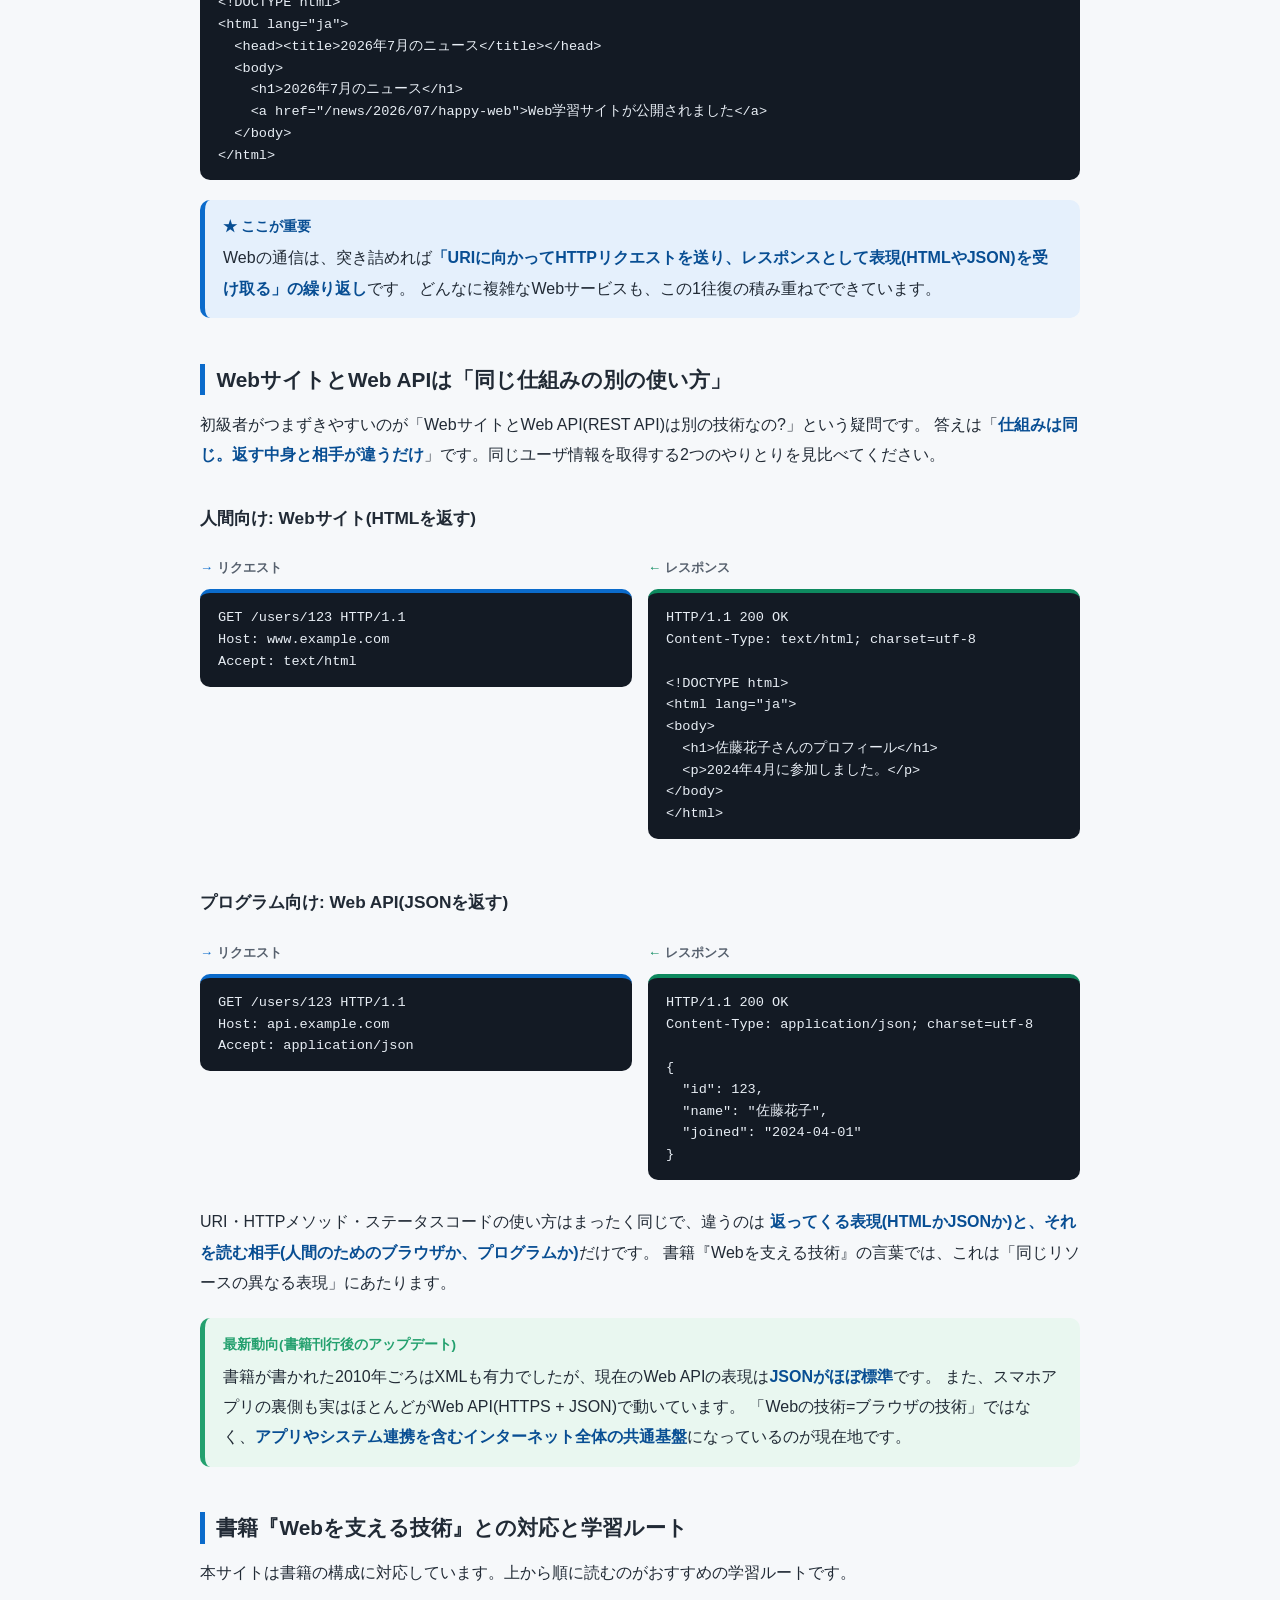
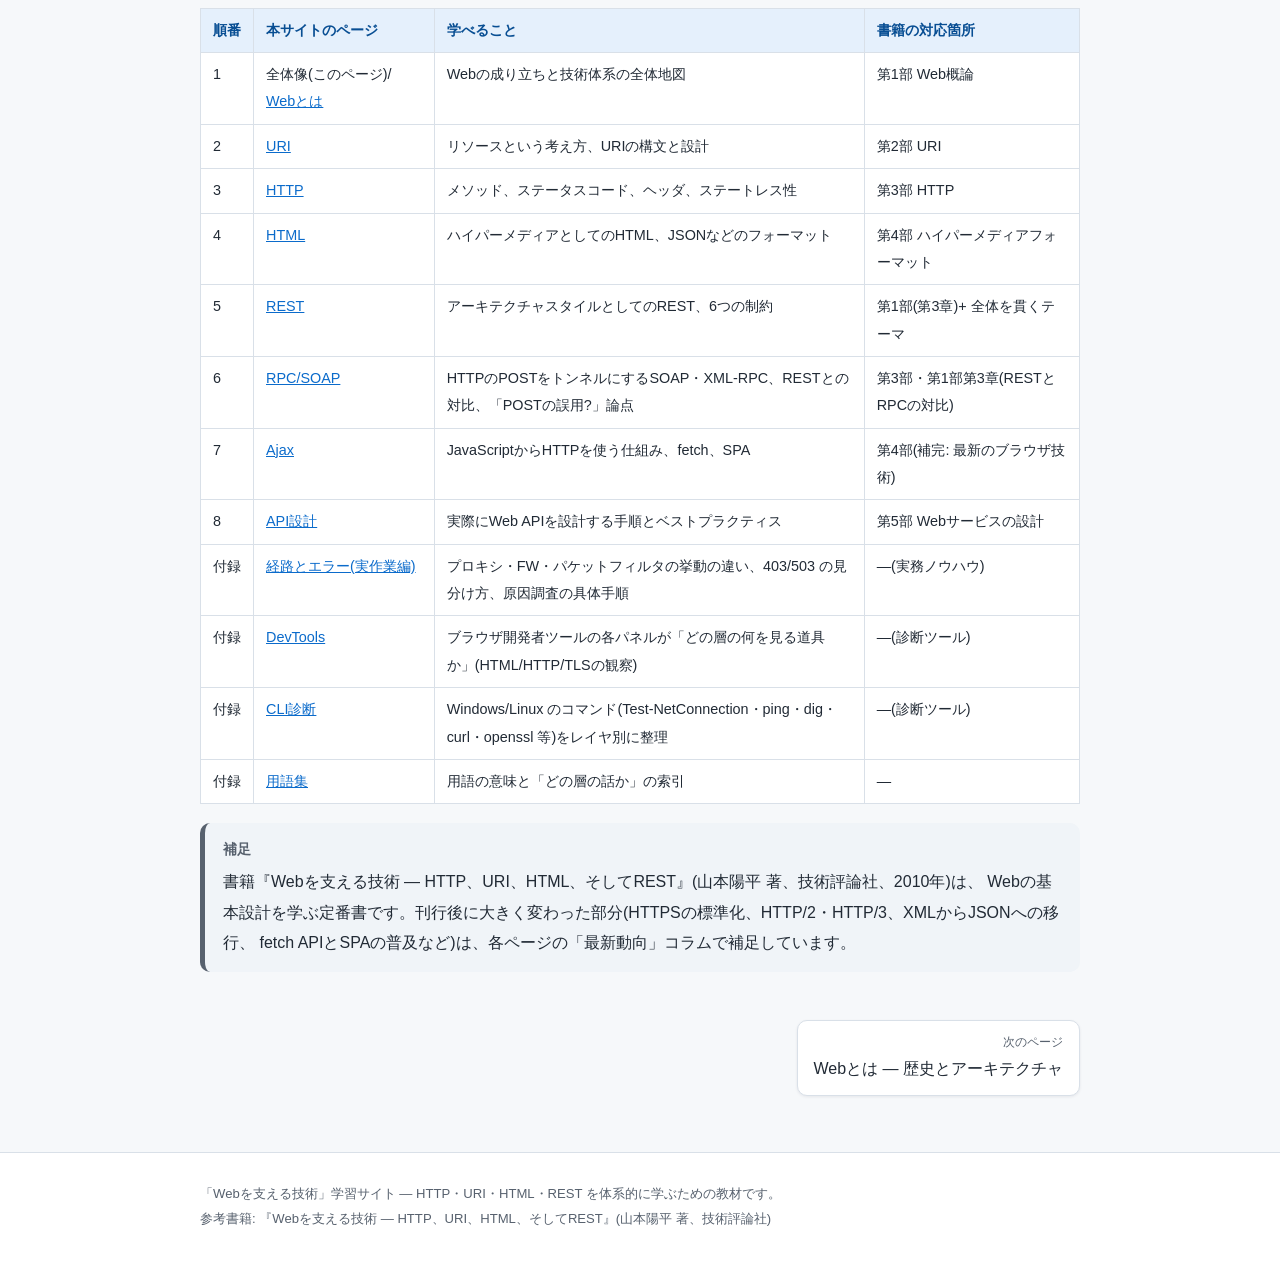
==== commit fb499f5e: "docs: unify layer model, 403 semantics, and appendix navigation Cross-page consistency pass (part 1 " ====
--- a/learning-site/index.html
+++ b/learning-site/index.html
@@ -155,7 +155,7 @@
   <div class="layer">
     <span class="layer-role">基盤</span>
     <span class="layer-tech">TCP/IP・DNS・TLS</span>
-    <span class="layer-desc">インターネットそのものの土台。HTTPはこの上に乗っている(詳細は<a href="http.html">HTTPのページ</a>で少しだけ扱います)。</span>
+    <span class="layer-desc">インターネットそのものの土台。TLS(暗号化)はTCPとHTTPの間に入りHTTPSを支える。HTTPはこの上に乗っている(仕組みは<a href="http.html#layers">HTTPのページ</a>、実際に確かめる道具は<a href="cli-tools.html">CLI診断</a>)。</span>
   </div>
 </div>
 
@@ -390,7 +390,7 @@
       <td>6</td>
       <td><a href="rpc.html">RPC/SOAP</a></td>
       <td>HTTPのPOSTをトンネルにするSOAP・XML-RPC、RESTとの対比、「POSTの誤用?」論点</td>
-      <td>第3部・第7部(RESTとRPCの対比)</td>
+      <td>第3部・第1部第3章(RESTとRPCの対比)</td>
     </tr>
     <tr>
       <td>7</td>
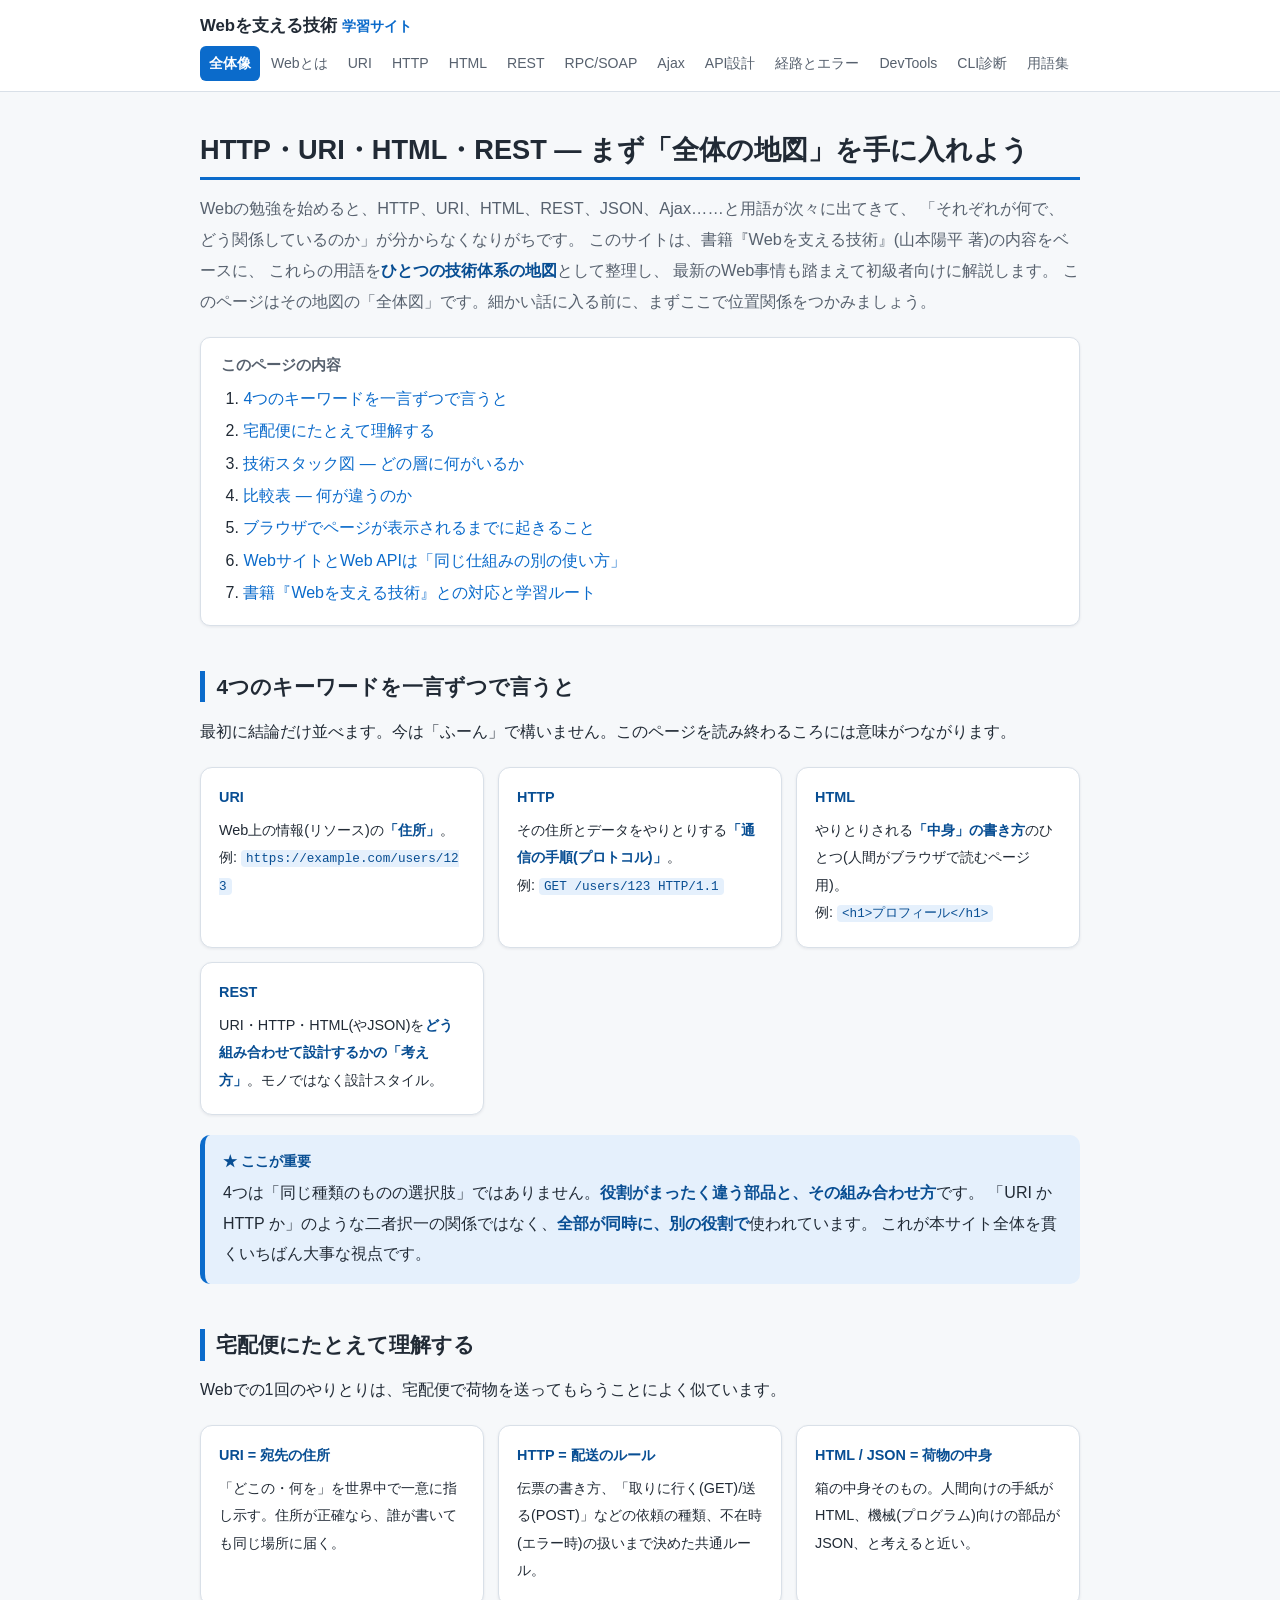
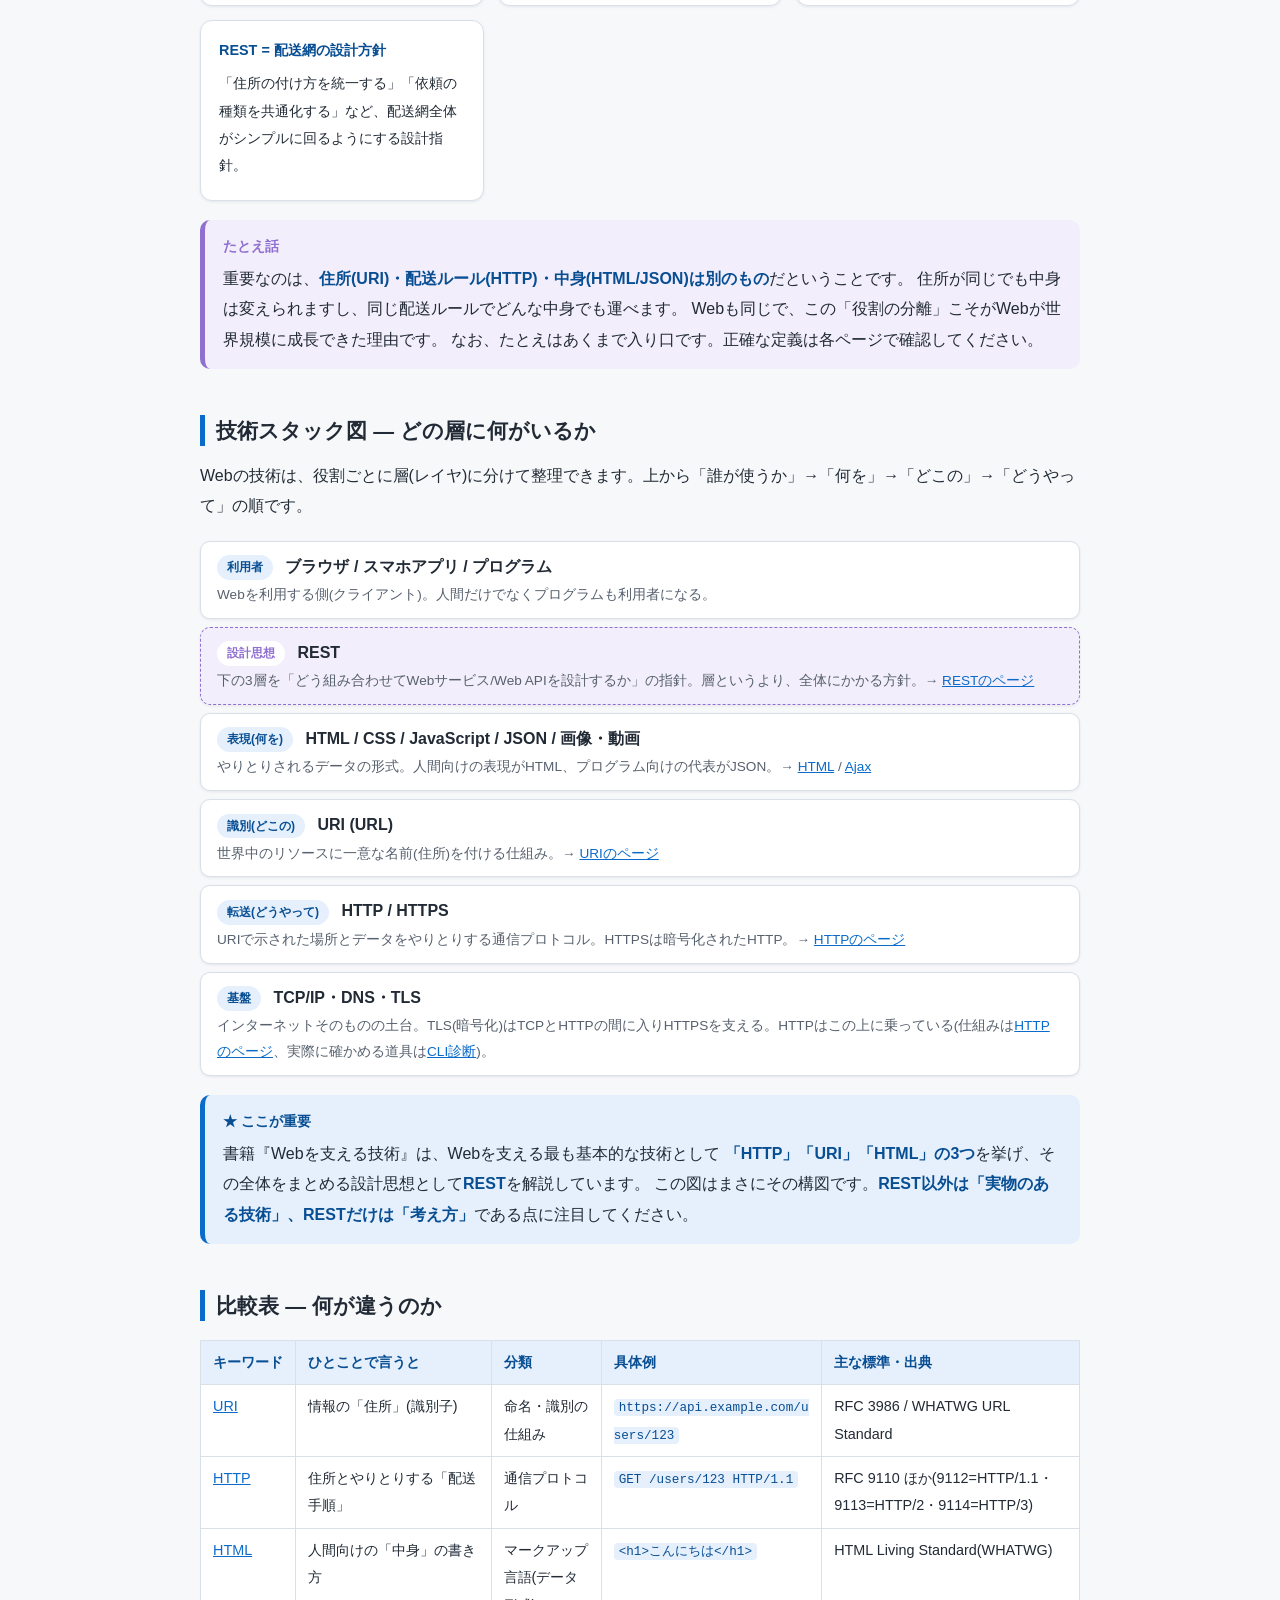
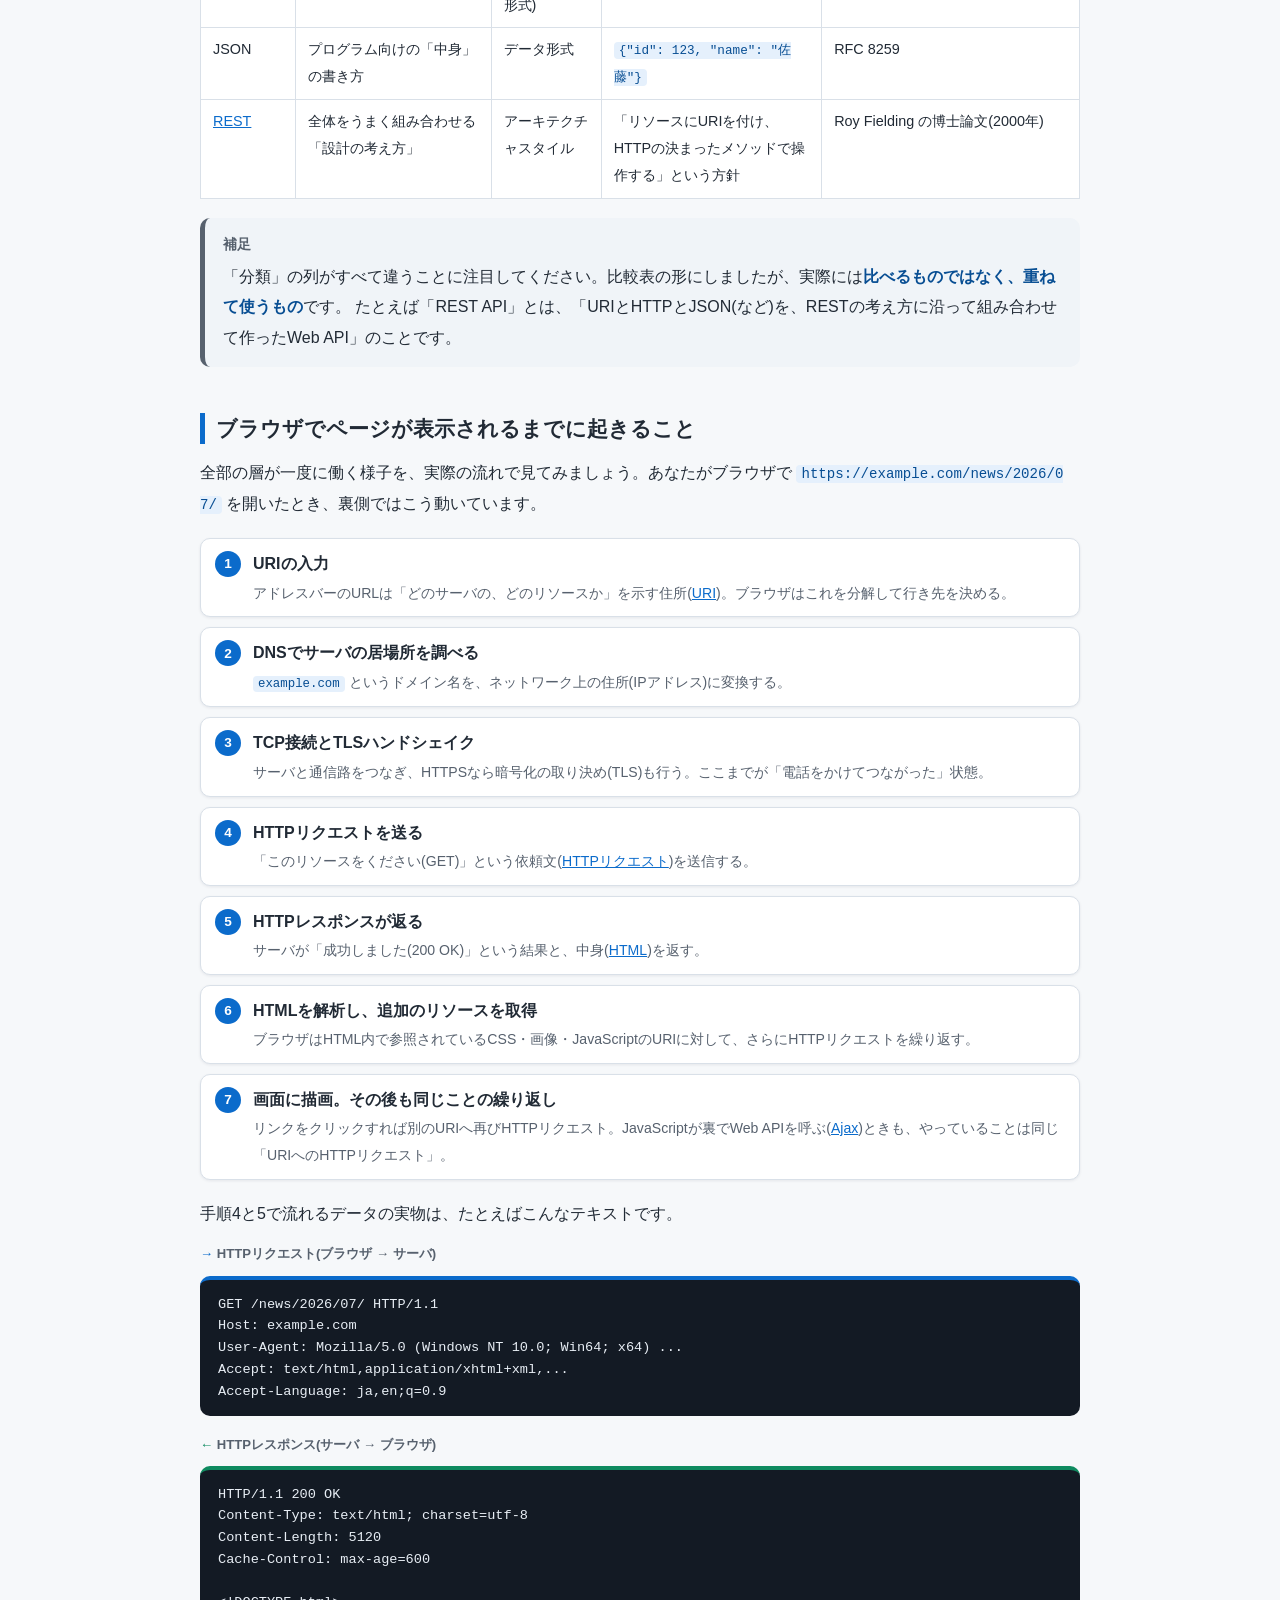
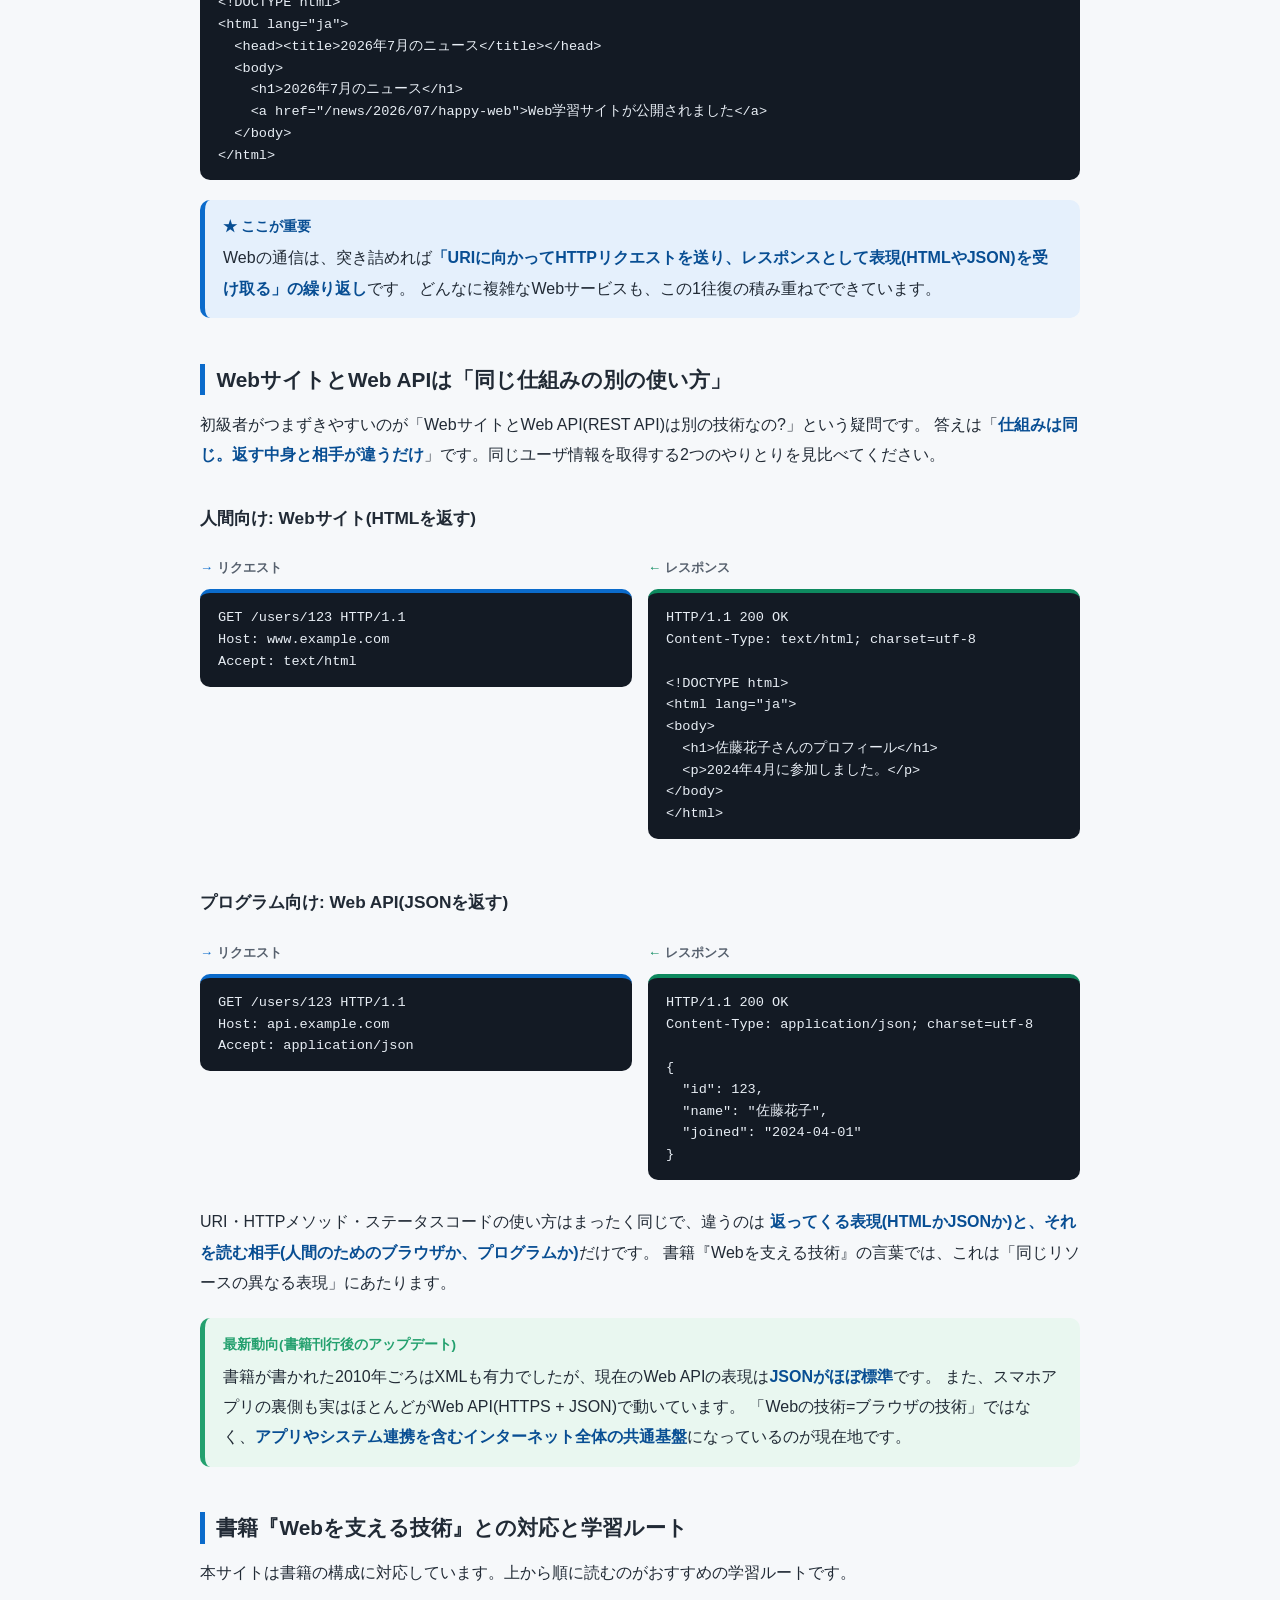
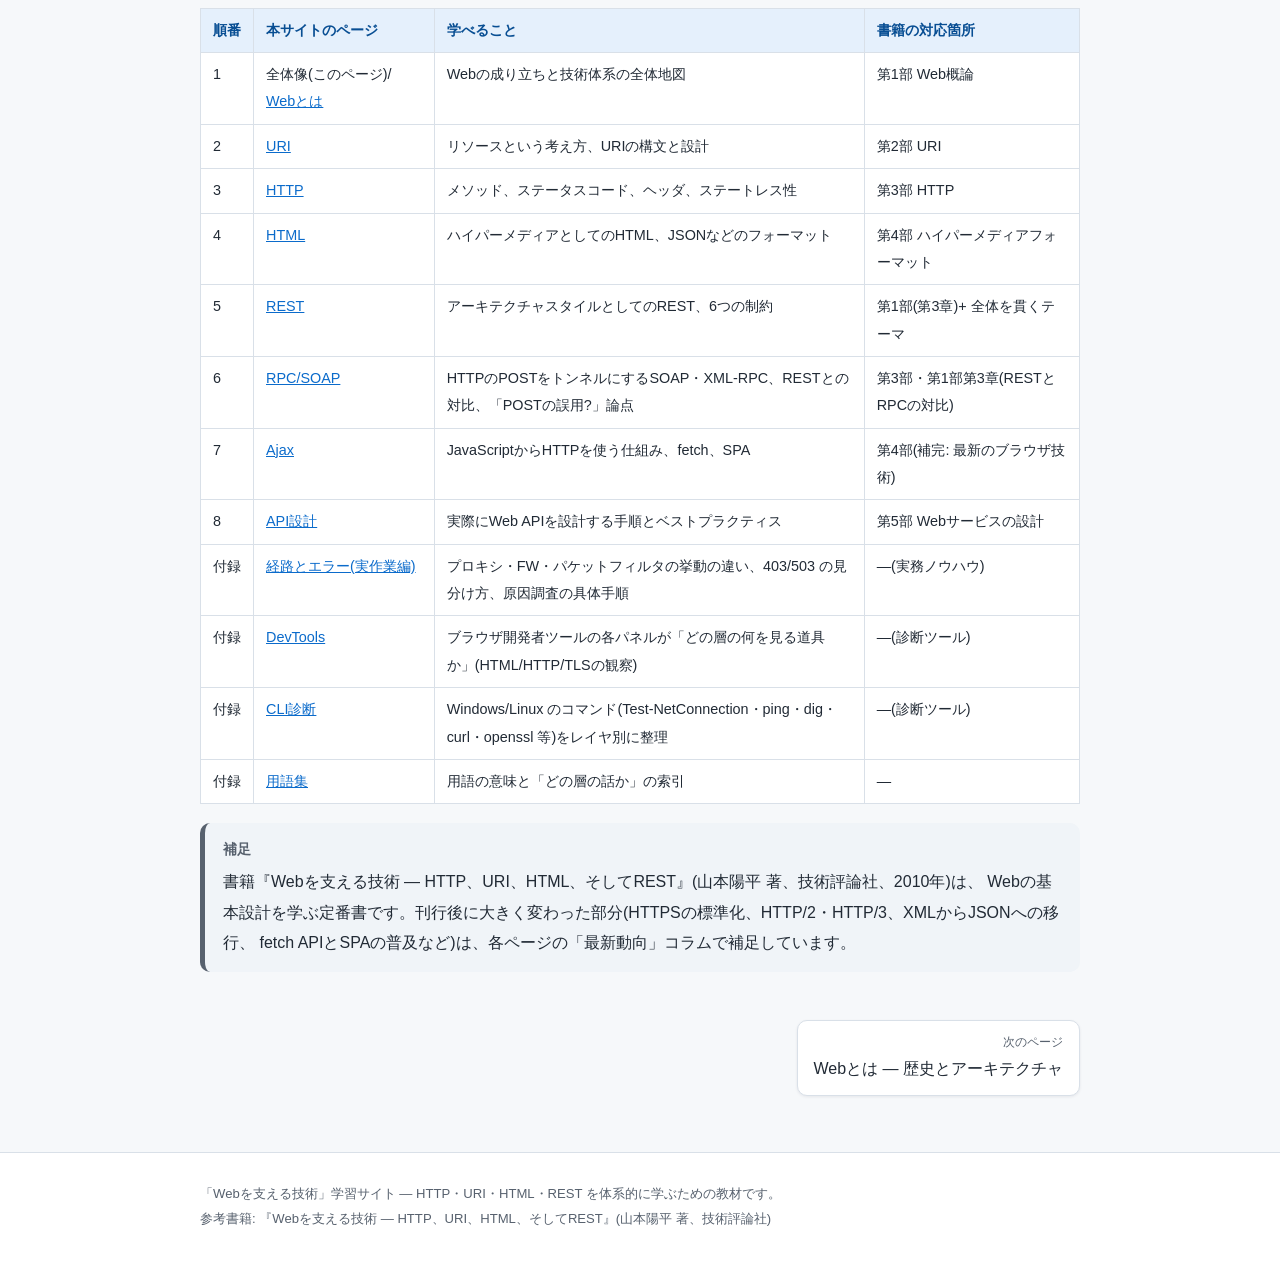
==== commit 4c3f5e02: "docs: fix format taxonomy, cross-links, and terminology drift Cross-page consistency pass (part 2): " ====
--- a/learning-site/index.html
+++ b/learning-site/index.html
@@ -193,7 +193,7 @@
       <td>住所とやりとりする「配送手順」</td>
       <td>通信プロトコル</td>
       <td><code>GET /users/123 HTTP/1.1</code></td>
-      <td>RFC 9110〜9114(HTTP/1.1〜HTTP/3)</td>
+      <td>RFC 9110 ほか(9112=HTTP/1.1・9113=HTTP/2・9114=HTTP/3)</td>
     </tr>
     <tr>
       <td><a href="html.html">HTML</a></td>
